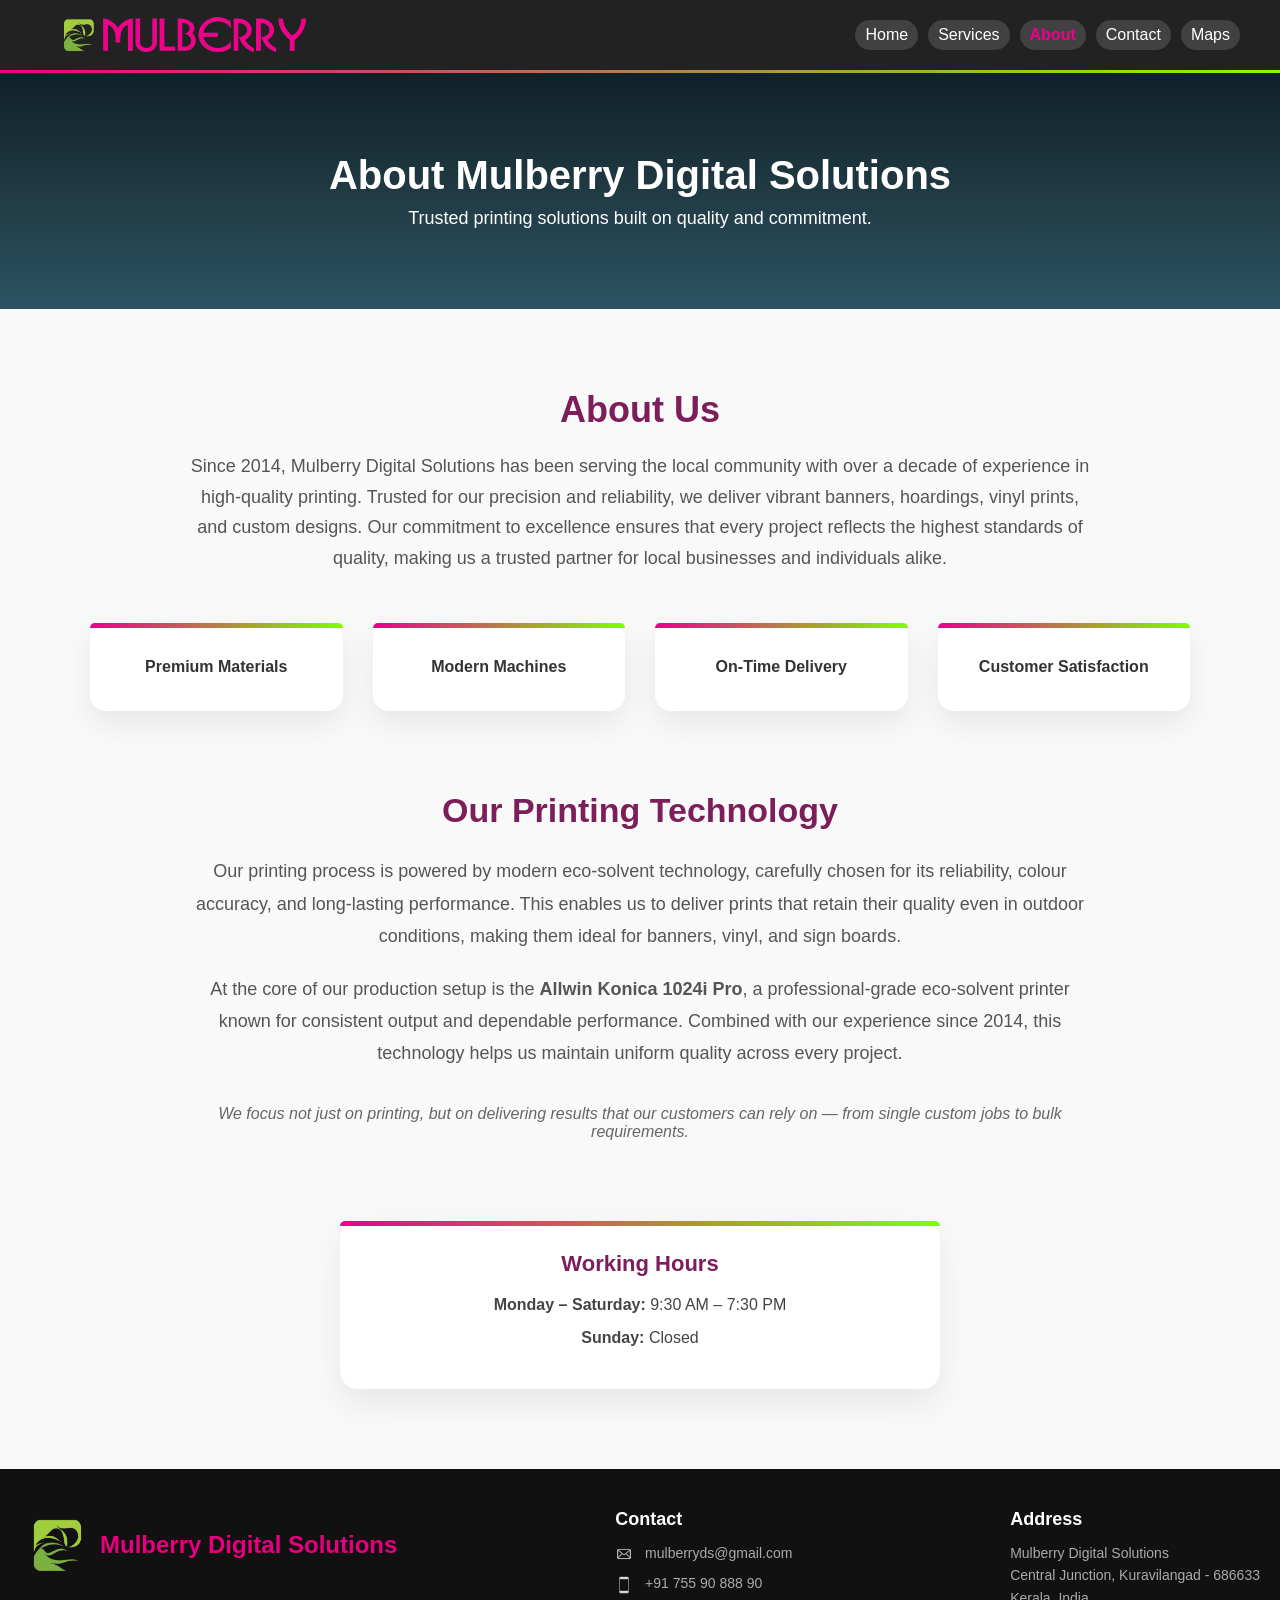
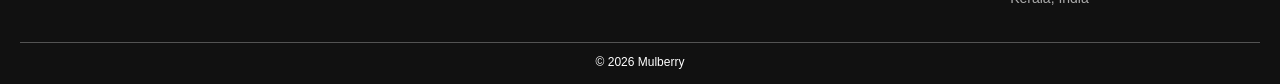
==== about.html @ 56008c25 "Add files via upload" ====
<!DOCTYPE html>
<html>
<head>
    <link rel="icon" href="tablogo.png" type="image/png">
    <meta charset="UTF-8">
    <title>About - Mulberry</title>
    <meta name="viewport" content="width=device-width, initial-scale=1.0">
    <link rel="stylesheet" href="style.css">
</head>

<body>

<header>
  <div class="main-logo">
    <a href="home.html"><img src="logo.png"></a>
</div>   
    <nav>
        <a href="home.html">Home</a>
        <a href="services.html">Services</a>
        <a href="about.html" class="active">About</a>
        <a href="contact.html">Contact</a>
        <a href="https://maps.app.goo.gl/JUvYcrm8jPYvd14GA">Maps</a>
    </nav>
</header>

<section class="about-hero">
    <h1>About Mulberry Digital Solutions</h1>
    <p>Trusted printing solutions built on quality and commitment.</p>
</section>

<section class="about-section">

    <h2>About Us</h2>

    <div class="about-text">
        Since 2014, Mulberry Digital Solutions has been serving the local community
        with over a decade of experience in high-quality printing.
        Trusted for our precision and reliability, we deliver vibrant banners,
        hoardings, vinyl prints, and custom designs.
        Our commitment to excellence ensures that every project reflects the
        highest standards of quality, making us a trusted partner for local
        businesses and individuals alike.
    </div>

    <div class="about-cards">
        <div class="about-card">Premium Materials</div>
        <div class="about-card">Modern Machines</div>
        <div class="about-card">On-Time Delivery</div>
        <div class="about-card">Customer Satisfaction</div>
    </div>

    <!-- About Printing Technology -->
<div class="about-technology">

    <h2>Our Printing Technology</h2>

    <p class="about-tech-text">
        Our printing process is powered by modern eco-solvent technology, carefully
        chosen for its reliability, colour accuracy, and long-lasting performance.
        This enables us to deliver prints that retain their quality even in outdoor
        conditions, making them ideal for banners, vinyl, and sign boards.
    </p>

    <p class="about-tech-text">
        At the core of our production setup is the <strong>Allwin Konica 1024i Pro</strong>,
        a professional-grade eco-solvent printer known for consistent output and
        dependable performance. Combined with our experience since 2014, this
        technology helps us maintain uniform quality across every project.
    </p>

    <p class="about-tech-note">
        We focus not just on printing, but on delivering results that our customers
        can rely on — from single custom jobs to bulk requirements.
    </p>

</div>

    <!-- Working Hours -->
    <div class="about-hours">
        <h3>Working Hours</h3>
        <p><strong>Monday – Saturday:</strong> 9:30 AM – 7:30 PM</p>
        <p><strong>Sunday:</strong> Closed</p>
    </div>

</section>

<footer class="site-footer">
    <div class="footer-content">

        <div class="footer-logo">
            <img src="og logo.png" alt="Mulberry Logo" class="logo">
            <span class="company-name">Mulberry Digital Solutions</span>
        </div>

        <div class="footer-block">
            <h4>Contact</h4>
            <p>
                <img src="mail.png" class="footer-icon-img" alt="Email">
                mulberryds@gmail.com
            </p>
            <p>
                <img src="phone.png" class="footer-icon-img" alt="Phone">
                +91 755 90 888 90
            </p>
        </div>

        <div class="footer-block">
            <h4>Address</h4>
            <p>
                Mulberry Digital Solutions<br>
                Central Junction, Kuravilangad - 686633<br>
                Kerala, India
            </p>
        </div>

    </div>

    <div class="footer-bottom">
        © 2026 Mulberry
    </div>
</footer>

</body>
</html>
---- style.css ----
* {
    margin: 0;
    padding: 0;
    box-sizing: border-box;
    font-family: Arial, sans-serif;
}

body {
    background: linear-gradient(to bottom, #1a3540, #25789b);
    color: #333;
}
.service-body{
     background: linear-gradient(to bottom, #ffffff, #ffffff);;
}
header {
    position: sticky;
    top: 0;
    z-index: 1000;
    background: #222;
    display: flex;
    justify-content: space-between;
    align-items: center;
    padding: 15px 40px;
    border-bottom: 3px solid transparent;
    border-image: linear-gradient(to right, #EC008C, #7FFF00) 1;
}

@media (max-width: 768px) {
    header {
        flex-direction: column;
        gap: 10px;
        padding: 10px 15px;
    }
}


.main-logo img {
    height: 40px;
    width: auto;
    display: block;
}
@media (max-width: 768px) {
    .main-logo img {
        height: 30px; 
    }
}

nav a {
    color: #fff;
    margin-left: 10px;
    text-decoration: none;
}

nav {
    display: flex;
    gap: 0px;
}


    nav a {
        padding: 6px 10px;
        border-radius: 20px;
        background: rgba(173, 173, 173, 0.227);
    }
nav a {
    transition: all 0.25s ease;
}
nav a.active {
    color: #EC008C;
    font-weight: 600;
}

nav a:hover {
    transform: translateY(-2px);
    color: #7FFF00;
    text-shadow: 0 6px 15px rgba(236, 0, 140, 0.4);
}


/* Hero */
.hero {
    background: linear-gradient(to bottom, #0f2027, #203a43, #2c5364);
    color: white;
    text-align: center;
    padding: 100px 10px;
}

.hero h1 {
    font-size: 42px;
    margin-bottom: 10px;
}

.hero p {
    font-size: 18px;
    margin-bottom: 25px;
}

.btn {
    padding: 12px 25px;
    background: white;
    color: #dd2476;
    text-decoration: none;
    font-weight: bold;
    border-radius: 5px;
}
.btn:hover {
    transform: translateY(-50px);
    box-shadow: 0 12px 30px rgba(0,0,0,0.20);
}

.services {
    padding: 80px 20px;
    text-align: center;
    background: #f9f9f9;
}

.services h2 {
    font-size: 36px;
    color: #6d0a4a;
    margin-bottom: 10px;
}

.services-sub {
    font-size: 18px;
    color: #555;
    margin-bottom: 50px;
}

.service-box {
    display: grid;
    grid-template-columns: repeat(auto-fit, minmax(240px, 1fr));
    gap: 30px;
    max-width: 1100px;
    margin: auto;
}

.service-card {
    background: #ffffff;
    padding: 35px 25px;
    border-radius: 16px;
    box-shadow: 0 12px 30px rgba(0,0,0,0.08);
    transition: all 0.35s ease;
    position: relative;
}

.service-card::before {
    content: "";
    position: absolute;
    top: 0;
    left: 0;
    height: 5px;
    width: 100%;
    border-radius: 16px 16px 0 0;
    background: linear-gradient(to right, #EC008C, #7FFF00);
    opacity: 0.9;
}

.service-card h3 {
    font-size: 22px;
    margin-bottom: 12px;
    color: #333;
}

.service-card p {
    font-size: 16px;
    color: #555;
    line-height: 1.6;
}

.service-card:hover {
    transform: translateY(-10px);
    box-shadow: 0 22px 45px rgba(0,0,0,0.15);
}

.service-card.highlight {
    transform: translateY(-6px);
}

/* Mobile */
@media (max-width: 768px) {
    .services h2 {
        font-size: 30px;
    }
}

.tech-wrapper {
    max-width: 1400px;
    margin: auto;
    display: flex;
    align-items: center;
    gap: 15px;
    padding: 40px 20px;
    flex-wrap: wrap; 
}
@media (max-width: 768px) {
    .tech-wrapper {
        text-align: center;
    }}

.tech-image {
    flex: 370px;
    text-align: center;
}


.tech-image img {
    max-width: 100%;
    height: auto;
    object-fit: contain;
    transform: translateY(-5px);
}

/* Text styling */
.tech-content h2 {
    font-size: 40px; /* increased from 32px */
    color: #ffffff;
    margin-bottom: 15px;
}

.tech-sub {
    font-size: 18px; /* increased from 16px */
    color: #ffffff;
    margin-bottom: 35px; /* slightly more spacing */
}

/* Cards */
.tech-features {
    display: grid;
    grid-template-columns: repeat(auto-fit, minmax(220px, 1fr));
    gap: 20px;
}

.tech-card {
    background: #f9f9f9;
    padding: 22px;
    border-radius: 10px;
    position: relative;
}

/* Gradient accent bar on top */
.tech-card::before {
    content: "";
    position: absolute;
    top: 0;
    left: 0;
    height: 4px;
    width: 100%;
    background: linear-gradient(to right, #C54B8C, #6f1b52);
}

.tech-card h3 {
    color: #C54B8C;
    margin-bottom: 10px; /* slightly bigger spacing */
    font-size: 20px; /* increased from 17px */
}

.tech-card p {
    font-size: 16px; /* increased from 14px */
    color: #444;
}

.machine-note {
    margin-top: 30px; /* increased from 25px */
    font-size: 16px; /* increased from 15px */
    color: #ffffff;
}


.site-footer {
    background: #111;
    color: #aaa;
    padding: 40px 20px 15px;
    font-size: 13px;
}

.footer-content {
    max-width: 1300px;
    margin: auto;
    display: flex;     
    justify-content: space-between;
    flex-wrap: wrap;      
    gap: 30px;
    align-items: flex-start;    
}

.footer-logo {
  display: flex;         
  align-items: center;   
  gap: 5px;  
}

.logo {
  width: 75px;            
  height: auto;
}

.company-name {
  font-weight: bold;
  color: #e6007e;        
  font-size: 24px;
}

.footer-block h4 {
    color: #fff;
    font-size: 18px;
    margin-bottom: 12px;
    font-weight: 600;
}

.footer-block p {
    font-size: 14px;
    margin-bottom: 8px;
    line-height: 1.6;
}

.footer-bottom {
    color: #ffffff;
    text-align: center;
    margin-top: 25px;
    padding-top: 12px;
    border-top: 1px solid #535353;
    font-size: 12px;
}

.footer-icon-img {
    width: 18px;
    height: 18px;
    margin-right: 8px;
    vertical-align: middle;
    opacity: 0.85;
}


/* Responsive */
@media (max-width: 768px) {
    .service-box,
    .reasons {
        flex-direction: column;
        align-items: center;
    }

    .hero h1 {
        font-size: 32px;
    }
}

/* =========================
   ABOUT PAGE
   ========================= */

/* About Hero — similar to home hero */
.about-hero {
    background: linear-gradient(to bottom, #0f2027, #203a43, #2c5364);
    color: white;
    text-align: center;
    padding: 80px 20px;
}

.about-hero h1 {
    font-size: 40px;
    margin-bottom: 10px;
}

.about-hero p {
    font-size: 18px;
}

/* About Main Section — same as services look */
.about-section {
    background: #f9f9f9;
    padding: 80px 20px;
}

.about-section h2 {
    font-size: 36px;
    color: #7B1E5A;
    text-align: center;
    margin-bottom: 20px;
}

.about-section .about-text {
    max-width: 900px;
    margin: auto;
    font-size: 18px;
    color: #555;
    line-height: 1.7;
    text-align: center;
    margin-bottom: 50px;
}

/* About Cards — reusing service-card logic */
.about-cards {
    max-width: 1100px;
    margin: auto;
    display: grid;
    grid-template-columns: repeat(auto-fit, minmax(240px, 1fr));
    gap: 30px;
}

.about-card {
    background: #ffffff;
    padding: 35px 25px;
    border-radius: 16px;
    box-shadow: 0 12px 30px rgba(0,0,0,0.08);
    position: relative;
    text-align: center;
    font-weight: 600;
     transition: transform 0.3s ease, box-shadow 0.3s ease;
}


.about-card:hover {
    transform: translateY(-6px);
    box-shadow: 0 18px 40px rgba(0,0,0,0.12);
}

.about-card::before {
    content: "";
    position: absolute;
    top: 0;
    left: 0;
    height: 5px;
    width: 100%;
    border-radius: 16px 16px 0 0;
    background: linear-gradient(to right, #EC008C, #7FFF00);
}

/*  ABOUT – PRINTING TECHNOLOGY */

.about-technology {
    margin-top: 80px;
    text-align: center;
}

.about-technology h2 {
    font-size: 34px;
    color: #7B1E5A;
    margin-bottom: 25px;
}

.about-tech-text {
    max-width: 900px;
    margin: auto;
    font-size: 18px;
    color: #555;
    line-height: 1.8;
    margin-bottom: 20px;
}

.about-tech-note {
    max-width: 850px;
    margin: 35px auto 0;
    font-size: 16px;
    color: #666;
    font-style: italic;
}

/* Mobile */
@media (max-width: 768px) {
    .about-technology h2 {
        font-size: 28px;
    }
}
/* About page – Working Hours */

.about-hours {
    max-width: 600px;
    margin: 80px auto 0;
    padding: 30px 25px;
    background: #ffffff;
    border-radius: 18px;
    text-align: center;
    box-shadow: 0 14px 35px rgba(0,0,0,0.08);
    position: relative;
}

/* Gradient accent line */
.about-hours::before {
    content: "";
    position: absolute;
    top: 0;
    left: 0;
    height: 5px;
    width: 100%;
    border-radius: 18px 18px 0 0;
    background: linear-gradient(to right, #EC008C, #7FFF00);
}

.about-hours h3 {
    color: #7B1E5A;
    margin-bottom: 15px;
    font-size: 22px;
    font-weight: 600;
}

.about-hours p {
    font-size: 16px;
    color: #444;
    margin-bottom: 8px;
    line-height: 1.6;
}

/* Mobile */
@media (max-width: 768px) {
    .about-hero h1 {
        font-size: 32px;
    }

    .about-section h2 {
        font-size: 30px;
    }
}
/* ===== CONTACT PAGE LAYOUT FIX ===== */

.contact-hero {
    padding: 80px 20px;
    text-align: center;
    background: linear-gradient(to bottom, #0f2027, #203a43, #2c5364);
    color: #fff;
}

.contact-hero h1 {
    font-size: 42px;
    margin-bottom: 8px;
}

.contact-section {
    padding: 70px 6%;
    background: #f7f8fa;
}

/* This container fixes the blank space issue */
.contact-container {
    max-width: 1200px;
    margin: auto;
    display: grid;
    grid-template-columns: repeat(3, 1fr);
    gap: 35px;
}

.contact-card {
    background: #ffffff;
    padding: 35px 25px;
    text-align: center;
    border-radius: 16px;
    box-shadow: 0 12px 30px rgba(0,0,0,0.08);
    transition: transform 0.3s ease;
}

.contact-card:hover {
    transform: translateY(-6px);
}

.contact-card img {
    width: 44px;
    margin-bottom: 15px;
}

.contact-card h3 {
    font-size: 20px;
    margin-bottom: 8px;
}

.contact-card p {
    color: #555;
    font-size: 15px;
}

.contact-btn {
    display: inline-block;
    margin-top: 18px;
    padding: 12px 28px;
    border-radius: 30px;
    background: #2c5364;
    color: #fff;
    text-decoration: none;
    transition: 0.3s ease;
}

.contact-btn:hover {
    background: #203a43;
}

.contact-btn.whatsapp {
    background: #25d366;
}

.contact-btn.whatsapp:hover {
    background: #1ebe5d;
}

/* Optional highlight for WhatsApp */
.contact-card.highlight {
    border: 2px solid #25d366;
}

/* MAP FIX */
.contact-map {
    padding: 70px 6%;
    background: #ffffff;
}

.map-container {
    max-width: 1200px;
    margin: auto;
    text-align: center;
}

.map-container iframe {
    width: 100%;
    height: 380px;
    border-radius: 16px;
    border: none;
    box-shadow: 0 12px 30px rgba(0,0,0,0.08);
}

/* RESPONSIVE */
@media (max-width: 900px) {
    .contact-container {
        grid-template-columns: 1fr;
    }

    .contact-hero h1 {
        font-size: 32px;
    }
}
/* ===============================
   SERVICES PAGE - NEW CLEAN STYLE
   =============================== */

/* Whole services page background */
.services-detailed {
    background: linear-gradient(to bottom, #1a3540, #25789b);
    width: 100%;
    max-width: 1250px;
    margin: 100px auto;
    padding: 60px 100px;
    border-radius: 25px;
}

/* Individual service rows */
.service-row {
    display: flex;
    align-items: center;
    gap: 60px;
    padding: 60px;
    margin-bottom: 60px;
    border-radius: 20px;
    min-height: 420px;
    background: linear-gradient(135deg, #fdfbfb, #ebedee);
    transition: all 0.3s ease;
}

.service-row.reverse {
    flex-direction: row-reverse;
}

.service-row:hover {
    transform: translateY(-6px);
    box-shadow: 0 18px 40px rgba(0, 0, 0, 0.230);
}

/* Image */
.service-img {
    flex: 1;
    display: flex;
}

.service-img img {
    width: 100%;
    object-fit: cover;
    border-radius: 15px;
    box-shadow: 0 12px 30px rgba(0, 0, 0, 0.230);
}

/* Text */
.service-info {
    flex: 1;
}

.service-info h2 {
    font-size: 32px;
    margin-bottom: 20px;
    position: relative;
    padding-bottom: 10px;
}

.service-info h2::after {
    content: "";
    width: 70px;
    height: 3px;
    background: #EC008C;
    position: absolute;
    left: 0;
    bottom: 0;
}

.service-info p {
    font-size: 17px;
    line-height: 1.8;
    color: #444;
}

/* ===============================
   CTA SECTION (Keep Gradient Impact)
   =============================== */

.cta-section {
    background: linear-gradient(to bottom, #237496, #0f2027);
    color: rgb(255, 255, 255);
    border-radius: 25px;
    margin: 80px auto 120px;
    width: 90%;
    max-width: 1000px;
    padding: 80px 30px;
    text-align: center;
}

.cta-section h2 {
    margin-bottom: 15px;
}

.cta-section p {
    margin-bottom: 35px;
}

.cta-section .btn {
    background: white;
    color: #dd2476;
    transition: 0.3s ease;
}

.cta-section .btn:hover {
    background: #f2f2f2;
    transform: translateY(-3px);
    box-shadow: 0 12px 30px rgba(0,0,0,0.25);
}

/* ===============================
   RESPONSIVE (Services Only)
   =============================== */

@media (max-width: 900px) {

    .services-detailed {
        padding: 40px 20px;
    }

    .service-row,
    .service-row.reverse {
        flex-direction: column;
        padding: 40px 25px;
        gap: 30px;
    }

}
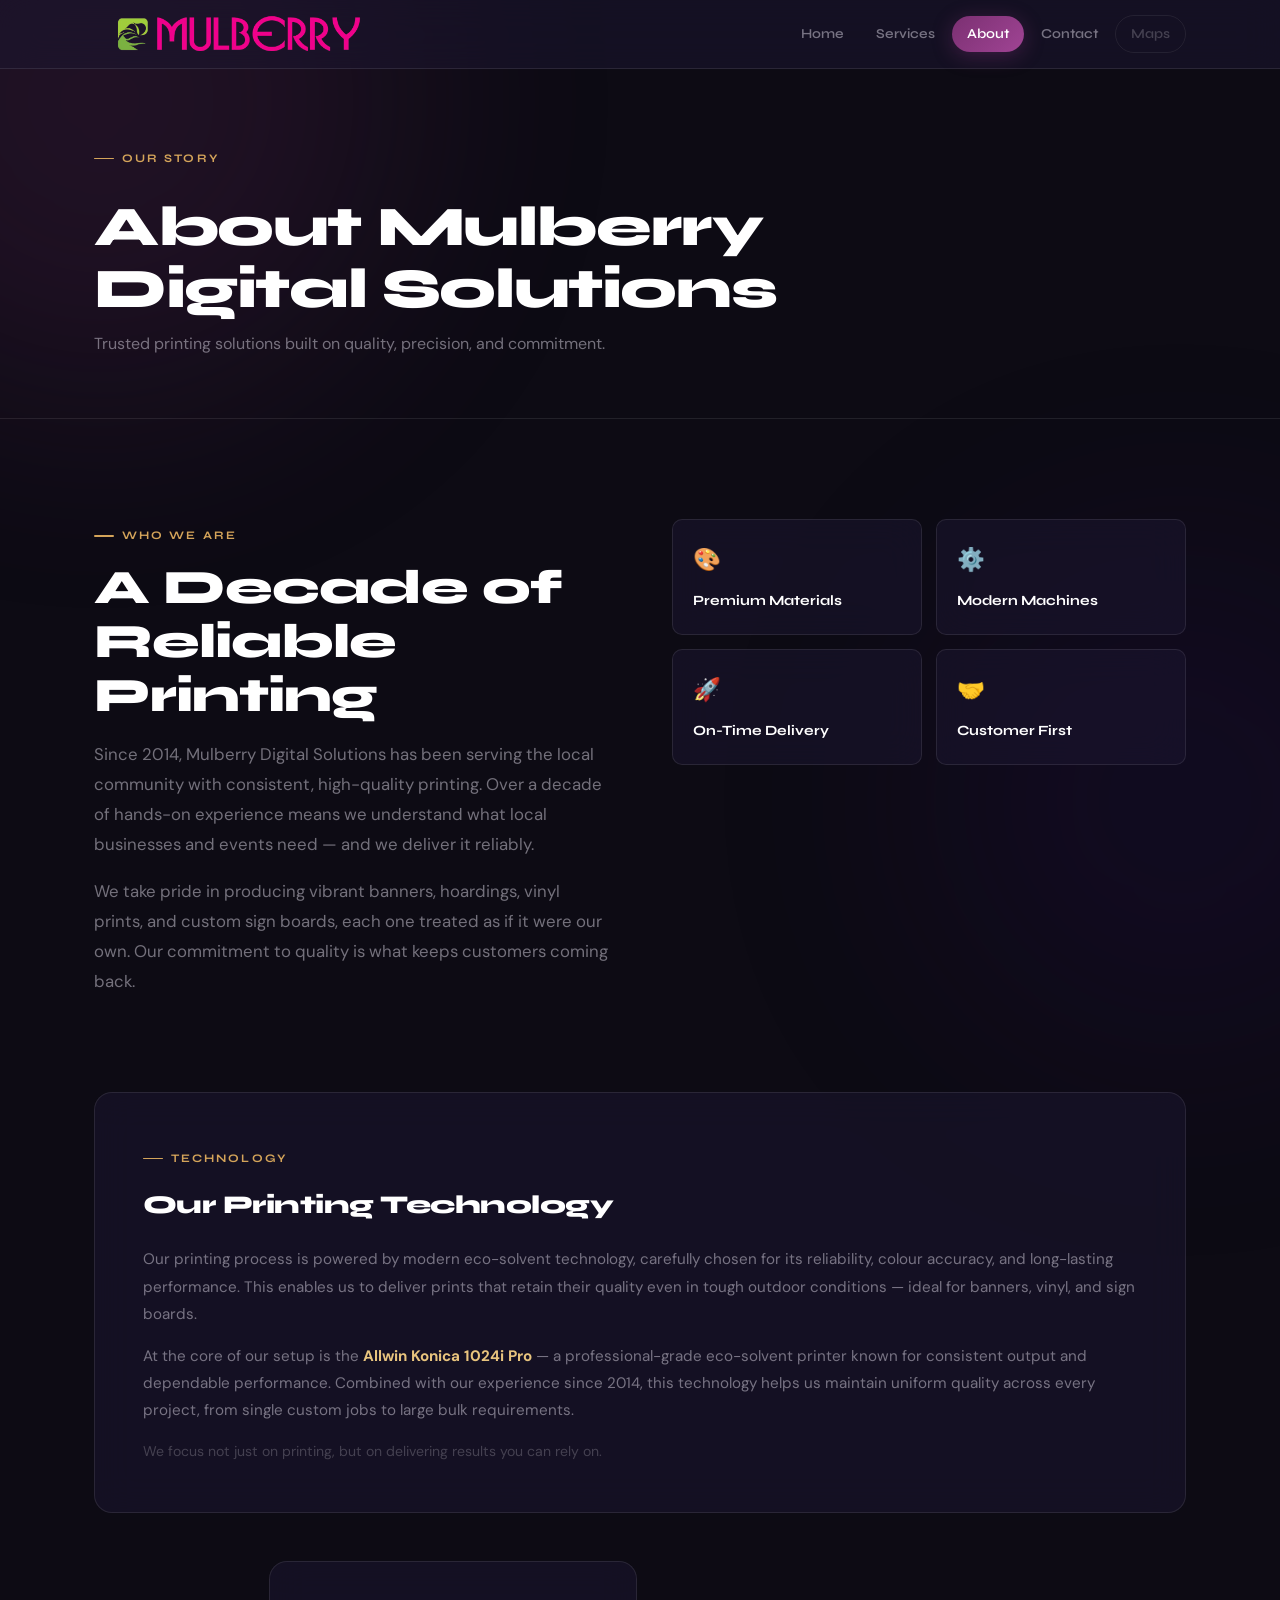
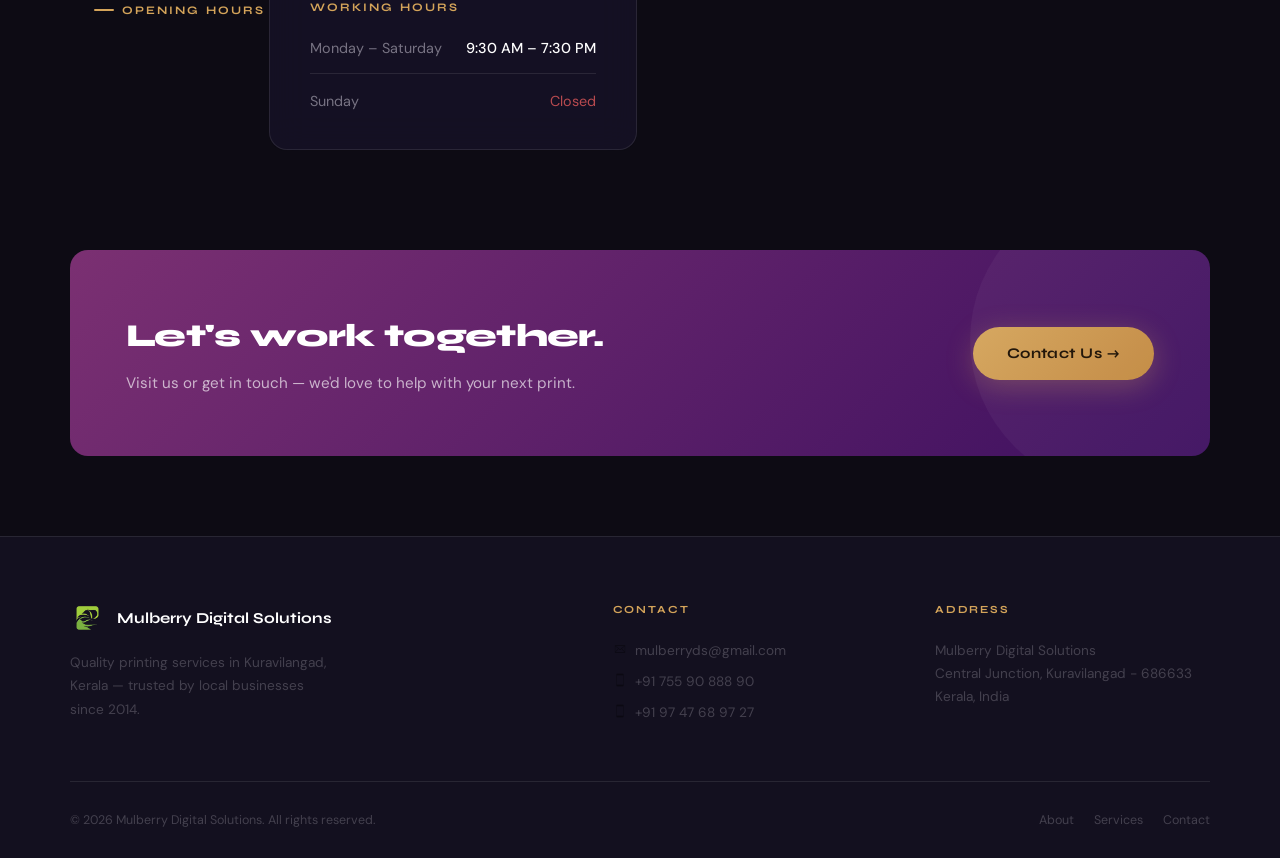
==== commit 593024f6: "Add files via upload" ====
--- a/about.html
+++ b/about.html
@@ -1,124 +1,143 @@
-<!DOCTYPE html>
-<html>
-<head>
-    <link rel="icon" href="tablogo.png" type="image/png">
-    <meta charset="UTF-8">
-    <title>About - Mulberry</title>
-    <meta name="viewport" content="width=device-width, initial-scale=1.0">
-    <link rel="stylesheet" href="style.css">
-</head>
-
-<body>
-
-<header>
-  <div class="main-logo">
-    <a href="home.html"><img src="logo.png"></a>
-</div>   
-    <nav>
-        <a href="home.html">Home</a>
-        <a href="services.html">Services</a>
-        <a href="about.html" class="active">About</a>
-        <a href="contact.html">Contact</a>
-        <a href="https://maps.app.goo.gl/JUvYcrm8jPYvd14GA">Maps</a>
-    </nav>
-</header>
-
-<section class="about-hero">
-    <h1>About Mulberry Digital Solutions</h1>
-    <p>Trusted printing solutions built on quality and commitment.</p>
-</section>
-
-<section class="about-section">
-
-    <h2>About Us</h2>
-
-    <div class="about-text">
-        Since 2014, Mulberry Digital Solutions has been serving the local community
-        with over a decade of experience in high-quality printing.
-        Trusted for our precision and reliability, we deliver vibrant banners,
-        hoardings, vinyl prints, and custom designs.
-        Our commitment to excellence ensures that every project reflects the
-        highest standards of quality, making us a trusted partner for local
-        businesses and individuals alike.
-    </div>
-
-    <div class="about-cards">
-        <div class="about-card">Premium Materials</div>
-        <div class="about-card">Modern Machines</div>
-        <div class="about-card">On-Time Delivery</div>
-        <div class="about-card">Customer Satisfaction</div>
-    </div>
-
-    <!-- About Printing Technology -->
-<div class="about-technology">
-
-    <h2>Our Printing Technology</h2>
-
-    <p class="about-tech-text">
-        Our printing process is powered by modern eco-solvent technology, carefully
-        chosen for its reliability, colour accuracy, and long-lasting performance.
-        This enables us to deliver prints that retain their quality even in outdoor
-        conditions, making them ideal for banners, vinyl, and sign boards.
-    </p>
-
-    <p class="about-tech-text">
-        At the core of our production setup is the <strong>Allwin Konica 1024i Pro</strong>,
-        a professional-grade eco-solvent printer known for consistent output and
-        dependable performance. Combined with our experience since 2014, this
-        technology helps us maintain uniform quality across every project.
-    </p>
-
-    <p class="about-tech-note">
-        We focus not just on printing, but on delivering results that our customers
-        can rely on — from single custom jobs to bulk requirements.
-    </p>
-
-</div>
-
-    <!-- Working Hours -->
-    <div class="about-hours">
-        <h3>Working Hours</h3>
-        <p><strong>Monday – Saturday:</strong> 9:30 AM – 7:30 PM</p>
-        <p><strong>Sunday:</strong> Closed</p>
-    </div>
-
-</section>
-
-<footer class="site-footer">
-    <div class="footer-content">
-
-        <div class="footer-logo">
-            <img src="og logo.png" alt="Mulberry Logo" class="logo">
-            <span class="company-name">Mulberry Digital Solutions</span>
-        </div>
-
-        <div class="footer-block">
-            <h4>Contact</h4>
-            <p>
-                <img src="mail.png" class="footer-icon-img" alt="Email">
-                mulberryds@gmail.com
-            </p>
-            <p>
-                <img src="phone.png" class="footer-icon-img" alt="Phone">
-                +91 755 90 888 90
-            </p>
-        </div>
-
-        <div class="footer-block">
-            <h4>Address</h4>
-            <p>
-                Mulberry Digital Solutions<br>
-                Central Junction, Kuravilangad - 686633<br>
-                Kerala, India
-            </p>
-        </div>
-
-    </div>
-
-    <div class="footer-bottom">
-        © 2026 Mulberry
-    </div>
-</footer>
-
-</body>
-</html>
+<!DOCTYPE html>
+<html lang="en">
+<head>
+  <meta charset="UTF-8">
+  <meta name="viewport" content="width=device-width, initial-scale=1.0">
+  <title>About Us | Mulberry Digital Solutions</title>
+  <link rel="icon" href="tablogo.png" type="image/png">
+  <meta name="description" content="Mulberry Digital Solutions — a trusted local printing business delivering quality print solutions with experience and commitment since 2014.">
+  <link rel="stylesheet" href="style.css">
+</head>
+<body>
+
+  <!-- NAV -->
+  <header>
+    <div class="nav-inner">
+      <div class="main-logo">
+        <a href="index.html"><img src="logo.png" alt="Mulberry Digital Solutions"></a>
+      </div>
+      <nav>
+        <a href="index.html">Home</a>
+        <a href="services.html">Services</a>
+        <a href="about.html" class="active">About</a>
+        <a href="contact.html">Contact</a>
+        <a href="https://maps.app.goo.gl/JUvYcrm8jPYvd14GA" target="_blank" rel="noopener" class="nav-maps">Maps</a>
+      </nav>
+    </div>
+  </header>
+
+  <!-- PAGE HERO -->
+  <section class="page-hero">
+    <div class="container">
+      <div class="eyebrow">Our Story</div>
+      <h1>About Mulberry<br>Digital Solutions</h1>
+      <p>Trusted printing solutions built on quality, precision, and commitment.</p>
+    </div>
+  </section>
+
+  <!-- ABOUT SECTION -->
+  <section class="about-section">
+    <div class="container">
+
+      <!-- Lead -->
+      <div class="about-lead">
+        <div class="about-lead-text">
+          <div class="eyebrow">Who We Are</div>
+          <h2 class="section-title">A Decade of Reliable Printing</h2>
+          <p>Since 2014, Mulberry Digital Solutions has been serving the local community with consistent, high-quality printing. Over a decade of hands-on experience means we understand what local businesses and events need — and we deliver it reliably.</p>
+          <p>We take pride in producing vibrant banners, hoardings, vinyl prints, and custom sign boards, each one treated as if it were our own. Our commitment to quality is what keeps customers coming back.</p>
+        </div>
+        <div class="about-pillars">
+          <div class="pillar">
+            <div class="pillar-icon">🎨</div>
+            <h4>Premium Materials</h4>
+          </div>
+          <div class="pillar">
+            <div class="pillar-icon">⚙️</div>
+            <h4>Modern Machines</h4>
+          </div>
+          <div class="pillar">
+            <div class="pillar-icon">🚀</div>
+            <h4>On-Time Delivery</h4>
+          </div>
+          <div class="pillar">
+            <div class="pillar-icon">🤝</div>
+            <h4>Customer First</h4>
+          </div>
+        </div>
+      </div>
+
+      <!-- Technology -->
+      <div class="about-tech">
+        <div class="eyebrow">Technology</div>
+        <h2>Our Printing Technology</h2>
+        <p>Our printing process is powered by modern eco-solvent technology, carefully chosen for its reliability, colour accuracy, and long-lasting performance. This enables us to deliver prints that retain their quality even in tough outdoor conditions — ideal for banners, vinyl, and sign boards.</p>
+        <p>At the core of our setup is the <strong style="color:var(--gold-light);">Allwin Konica 1024i Pro</strong> — a professional-grade eco-solvent printer known for consistent output and dependable performance. Combined with our experience since 2014, this technology helps us maintain uniform quality across every project, from single custom jobs to large bulk requirements.</p>
+        <p style="color:var(--muted-2);font-size:0.88rem;margin-top:8px;">We focus not just on printing, but on delivering results you can rely on.</p>
+      </div>
+
+      <!-- Hours -->
+      <div class="eyebrow">Opening Hours</div>
+      <div class="hours-card">
+        <h3>Working Hours</h3>
+        <div class="hours-row">
+          <span class="day">Monday – Saturday</span>
+          <span class="time">9:30 AM – 7:30 PM</span>
+        </div>
+        <div class="hours-row">
+          <span class="day">Sunday</span>
+          <span class="closed">Closed</span>
+        </div>
+      </div>
+
+    </div>
+  </section>
+
+  <!-- CTA BAND -->
+  <div class="cta-band">
+    <div class="cta-inner">
+      <div>
+        <h2>Let's work together.</h2>
+        <p>Visit us or get in touch — we'd love to help with your next print.</p>
+      </div>
+      <a href="contact.html" class="btn">Contact Us →</a>
+    </div>
+  </div>
+
+  <!-- FOOTER -->
+  <footer class="site-footer">
+    <div class="footer-grid">
+      <div class="footer-brand">
+        <div class="footer-logo">
+          <img src="og logo.png" alt="Mulberry Logo">
+          <span class="company-name">Mulberry Digital Solutions</span>
+        </div>
+        <p>Quality printing services in Kuravilangad, Kerala — trusted by local businesses since 2014.</p>
+      </div>
+      <div class="footer-col">
+        <h4>Contact</h4>
+        <p><img src="mail.png" alt="">mulberryds@gmail.com</p>
+        <p><img src="phone.png" alt="">+91 755 90 888 90</p>
+        <p><img src="phone.png" alt="">+91 97 47 68 97 27</p>
+      </div>
+      <div class="footer-col">
+        <h4>Address</h4>
+        <address>
+          Mulberry Digital Solutions<br>
+          Central Junction, Kuravilangad - 686633<br>
+          Kerala, India
+        </address>
+      </div>
+    </div>
+    <div class="footer-bottom">
+      <span>© 2026 Mulberry Digital Solutions. All rights reserved.</span>
+      <div class="footer-links">
+        <a href="about.html">About</a>
+        <a href="services.html">Services</a>
+        <a href="contact.html">Contact</a>
+      </div>
+    </div>
+  </footer>
+
+</body>
+</html>
--- a/style.css
+++ b/style.css
@@ -1,757 +1,1059 @@
-
-* {
-    margin: 0;
-    padding: 0;
-    box-sizing: border-box;
-    font-family: Arial, sans-serif;
-}
-
-body {
-    background: linear-gradient(to bottom, #1a3540, #25789b);
-    color: #333;
-}
-.service-body{
-     background: linear-gradient(to bottom, #ffffff, #ffffff);;
-}
-header {
-    position: sticky;
-    top: 0;
-    z-index: 1000;
-    background: #222;
-    display: flex;
-    justify-content: space-between;
-    align-items: center;
-    padding: 15px 40px;
-    border-bottom: 3px solid transparent;
-    border-image: linear-gradient(to right, #EC008C, #7FFF00) 1;
-}
-
-@media (max-width: 768px) {
-    header {
-        flex-direction: column;
-        gap: 10px;
-        padding: 10px 15px;
-    }
-}
-
-
-.main-logo img {
-    height: 40px;
-    width: auto;
-    display: block;
-}
-@media (max-width: 768px) {
-    .main-logo img {
-        height: 30px; 
-    }
-}
-
-nav a {
-    color: #fff;
-    margin-left: 10px;
-    text-decoration: none;
-}
-
-nav {
-    display: flex;
-    gap: 0px;
-}
-
-
-    nav a {
-        padding: 6px 10px;
-        border-radius: 20px;
-        background: rgba(173, 173, 173, 0.227);
-    }
-nav a {
-    transition: all 0.25s ease;
-}
-nav a.active {
-    color: #EC008C;
-    font-weight: 600;
-}
-
-nav a:hover {
-    transform: translateY(-2px);
-    color: #7FFF00;
-    text-shadow: 0 6px 15px rgba(236, 0, 140, 0.4);
-}
-
-
-/* Hero */
-.hero {
-    background: linear-gradient(to bottom, #0f2027, #203a43, #2c5364);
-    color: white;
-    text-align: center;
-    padding: 100px 10px;
-}
-
-.hero h1 {
-    font-size: 42px;
-    margin-bottom: 10px;
-}
-
-.hero p {
-    font-size: 18px;
-    margin-bottom: 25px;
-}
-
-.btn {
-    padding: 12px 25px;
-    background: white;
-    color: #dd2476;
-    text-decoration: none;
-    font-weight: bold;
-    border-radius: 5px;
-}
-.btn:hover {
-    transform: translateY(-50px);
-    box-shadow: 0 12px 30px rgba(0,0,0,0.20);
-}
-
-.services {
-    padding: 80px 20px;
-    text-align: center;
-    background: #f9f9f9;
-}
-
-.services h2 {
-    font-size: 36px;
-    color: #6d0a4a;
-    margin-bottom: 10px;
-}
-
-.services-sub {
-    font-size: 18px;
-    color: #555;
-    margin-bottom: 50px;
-}
-
-.service-box {
-    display: grid;
-    grid-template-columns: repeat(auto-fit, minmax(240px, 1fr));
-    gap: 30px;
-    max-width: 1100px;
-    margin: auto;
-}
-
-.service-card {
-    background: #ffffff;
-    padding: 35px 25px;
-    border-radius: 16px;
-    box-shadow: 0 12px 30px rgba(0,0,0,0.08);
-    transition: all 0.35s ease;
-    position: relative;
-}
-
-.service-card::before {
-    content: "";
-    position: absolute;
-    top: 0;
-    left: 0;
-    height: 5px;
-    width: 100%;
-    border-radius: 16px 16px 0 0;
-    background: linear-gradient(to right, #EC008C, #7FFF00);
-    opacity: 0.9;
-}
-
-.service-card h3 {
-    font-size: 22px;
-    margin-bottom: 12px;
-    color: #333;
-}
-
-.service-card p {
-    font-size: 16px;
-    color: #555;
-    line-height: 1.6;
-}
-
-.service-card:hover {
-    transform: translateY(-10px);
-    box-shadow: 0 22px 45px rgba(0,0,0,0.15);
-}
-
-.service-card.highlight {
-    transform: translateY(-6px);
-}
-
-/* Mobile */
-@media (max-width: 768px) {
-    .services h2 {
-        font-size: 30px;
-    }
-}
-
-.tech-wrapper {
-    max-width: 1400px;
-    margin: auto;
-    display: flex;
-    align-items: center;
-    gap: 15px;
-    padding: 40px 20px;
-    flex-wrap: wrap; 
-}
-@media (max-width: 768px) {
-    .tech-wrapper {
-        text-align: center;
-    }}
-
-.tech-image {
-    flex: 370px;
-    text-align: center;
-}
-
-
-.tech-image img {
-    max-width: 100%;
-    height: auto;
-    object-fit: contain;
-    transform: translateY(-5px);
-}
-
-/* Text styling */
-.tech-content h2 {
-    font-size: 40px; /* increased from 32px */
-    color: #ffffff;
-    margin-bottom: 15px;
-}
-
-.tech-sub {
-    font-size: 18px; /* increased from 16px */
-    color: #ffffff;
-    margin-bottom: 35px; /* slightly more spacing */
-}
-
-/* Cards */
-.tech-features {
-    display: grid;
-    grid-template-columns: repeat(auto-fit, minmax(220px, 1fr));
-    gap: 20px;
-}
-
-.tech-card {
-    background: #f9f9f9;
-    padding: 22px;
-    border-radius: 10px;
-    position: relative;
-}
-
-/* Gradient accent bar on top */
-.tech-card::before {
-    content: "";
-    position: absolute;
-    top: 0;
-    left: 0;
-    height: 4px;
-    width: 100%;
-    background: linear-gradient(to right, #C54B8C, #6f1b52);
-}
-
-.tech-card h3 {
-    color: #C54B8C;
-    margin-bottom: 10px; /* slightly bigger spacing */
-    font-size: 20px; /* increased from 17px */
-}
-
-.tech-card p {
-    font-size: 16px; /* increased from 14px */
-    color: #444;
-}
-
-.machine-note {
-    margin-top: 30px; /* increased from 25px */
-    font-size: 16px; /* increased from 15px */
-    color: #ffffff;
-}
-
-
-.site-footer {
-    background: #111;
-    color: #aaa;
-    padding: 40px 20px 15px;
-    font-size: 13px;
-}
-
-.footer-content {
-    max-width: 1300px;
-    margin: auto;
-    display: flex;     
-    justify-content: space-between;
-    flex-wrap: wrap;      
-    gap: 30px;
-    align-items: flex-start;    
-}
-
-.footer-logo {
-  display: flex;         
-  align-items: center;   
-  gap: 5px;  
-}
-
-.logo {
-  width: 75px;            
-  height: auto;
-}
-
-.company-name {
-  font-weight: bold;
-  color: #e6007e;        
-  font-size: 24px;
-}
-
-.footer-block h4 {
-    color: #fff;
-    font-size: 18px;
-    margin-bottom: 12px;
-    font-weight: 600;
-}
-
-.footer-block p {
-    font-size: 14px;
-    margin-bottom: 8px;
-    line-height: 1.6;
-}
-
-.footer-bottom {
-    color: #ffffff;
-    text-align: center;
-    margin-top: 25px;
-    padding-top: 12px;
-    border-top: 1px solid #535353;
-    font-size: 12px;
-}
-
-.footer-icon-img {
-    width: 18px;
-    height: 18px;
-    margin-right: 8px;
-    vertical-align: middle;
-    opacity: 0.85;
-}
-
-
-/* Responsive */
-@media (max-width: 768px) {
-    .service-box,
-    .reasons {
-        flex-direction: column;
-        align-items: center;
-    }
-
-    .hero h1 {
-        font-size: 32px;
-    }
-}
-
-/* =========================
-   ABOUT PAGE
-   ========================= */
-
-/* About Hero — similar to home hero */
-.about-hero {
-    background: linear-gradient(to bottom, #0f2027, #203a43, #2c5364);
-    color: white;
-    text-align: center;
-    padding: 80px 20px;
-}
-
-.about-hero h1 {
-    font-size: 40px;
-    margin-bottom: 10px;
-}
-
-.about-hero p {
-    font-size: 18px;
-}
-
-/* About Main Section — same as services look */
-.about-section {
-    background: #f9f9f9;
-    padding: 80px 20px;
-}
-
-.about-section h2 {
-    font-size: 36px;
-    color: #7B1E5A;
-    text-align: center;
-    margin-bottom: 20px;
-}
-
-.about-section .about-text {
-    max-width: 900px;
-    margin: auto;
-    font-size: 18px;
-    color: #555;
-    line-height: 1.7;
-    text-align: center;
-    margin-bottom: 50px;
-}
-
-/* About Cards — reusing service-card logic */
-.about-cards {
-    max-width: 1100px;
-    margin: auto;
-    display: grid;
-    grid-template-columns: repeat(auto-fit, minmax(240px, 1fr));
-    gap: 30px;
-}
-
-.about-card {
-    background: #ffffff;
-    padding: 35px 25px;
-    border-radius: 16px;
-    box-shadow: 0 12px 30px rgba(0,0,0,0.08);
-    position: relative;
-    text-align: center;
-    font-weight: 600;
-     transition: transform 0.3s ease, box-shadow 0.3s ease;
-}
-
-
-.about-card:hover {
-    transform: translateY(-6px);
-    box-shadow: 0 18px 40px rgba(0,0,0,0.12);
-}
-
-.about-card::before {
-    content: "";
-    position: absolute;
-    top: 0;
-    left: 0;
-    height: 5px;
-    width: 100%;
-    border-radius: 16px 16px 0 0;
-    background: linear-gradient(to right, #EC008C, #7FFF00);
-}
-
-/*  ABOUT – PRINTING TECHNOLOGY */
-
-.about-technology {
-    margin-top: 80px;
-    text-align: center;
-}
-
-.about-technology h2 {
-    font-size: 34px;
-    color: #7B1E5A;
-    margin-bottom: 25px;
-}
-
-.about-tech-text {
-    max-width: 900px;
-    margin: auto;
-    font-size: 18px;
-    color: #555;
-    line-height: 1.8;
-    margin-bottom: 20px;
-}
-
-.about-tech-note {
-    max-width: 850px;
-    margin: 35px auto 0;
-    font-size: 16px;
-    color: #666;
-    font-style: italic;
-}
-
-/* Mobile */
-@media (max-width: 768px) {
-    .about-technology h2 {
-        font-size: 28px;
-    }
-}
-/* About page – Working Hours */
-
-.about-hours {
-    max-width: 600px;
-    margin: 80px auto 0;
-    padding: 30px 25px;
-    background: #ffffff;
-    border-radius: 18px;
-    text-align: center;
-    box-shadow: 0 14px 35px rgba(0,0,0,0.08);
-    position: relative;
-}
-
-/* Gradient accent line */
-.about-hours::before {
-    content: "";
-    position: absolute;
-    top: 0;
-    left: 0;
-    height: 5px;
-    width: 100%;
-    border-radius: 18px 18px 0 0;
-    background: linear-gradient(to right, #EC008C, #7FFF00);
-}
-
-.about-hours h3 {
-    color: #7B1E5A;
-    margin-bottom: 15px;
-    font-size: 22px;
-    font-weight: 600;
-}
-
-.about-hours p {
-    font-size: 16px;
-    color: #444;
-    margin-bottom: 8px;
-    line-height: 1.6;
-}
-
-/* Mobile */
-@media (max-width: 768px) {
-    .about-hero h1 {
-        font-size: 32px;
-    }
-
-    .about-section h2 {
-        font-size: 30px;
-    }
-}
-/* ===== CONTACT PAGE LAYOUT FIX ===== */
-
-.contact-hero {
-    padding: 80px 20px;
-    text-align: center;
-    background: linear-gradient(to bottom, #0f2027, #203a43, #2c5364);
-    color: #fff;
-}
-
-.contact-hero h1 {
-    font-size: 42px;
-    margin-bottom: 8px;
-}
-
-.contact-section {
-    padding: 70px 6%;
-    background: #f7f8fa;
-}
-
-/* This container fixes the blank space issue */
-.contact-container {
-    max-width: 1200px;
-    margin: auto;
-    display: grid;
-    grid-template-columns: repeat(3, 1fr);
-    gap: 35px;
-}
-
-.contact-card {
-    background: #ffffff;
-    padding: 35px 25px;
-    text-align: center;
-    border-radius: 16px;
-    box-shadow: 0 12px 30px rgba(0,0,0,0.08);
-    transition: transform 0.3s ease;
-}
-
-.contact-card:hover {
-    transform: translateY(-6px);
-}
-
-.contact-card img {
-    width: 44px;
-    margin-bottom: 15px;
-}
-
-.contact-card h3 {
-    font-size: 20px;
-    margin-bottom: 8px;
-}
-
-.contact-card p {
-    color: #555;
-    font-size: 15px;
-}
-
-.contact-btn {
-    display: inline-block;
-    margin-top: 18px;
-    padding: 12px 28px;
-    border-radius: 30px;
-    background: #2c5364;
-    color: #fff;
-    text-decoration: none;
-    transition: 0.3s ease;
-}
-
-.contact-btn:hover {
-    background: #203a43;
-}
-
-.contact-btn.whatsapp {
-    background: #25d366;
-}
-
-.contact-btn.whatsapp:hover {
-    background: #1ebe5d;
-}
-
-/* Optional highlight for WhatsApp */
-.contact-card.highlight {
-    border: 2px solid #25d366;
-}
-
-/* MAP FIX */
-.contact-map {
-    padding: 70px 6%;
-    background: #ffffff;
-}
-
-.map-container {
-    max-width: 1200px;
-    margin: auto;
-    text-align: center;
-}
-
-.map-container iframe {
-    width: 100%;
-    height: 380px;
-    border-radius: 16px;
-    border: none;
-    box-shadow: 0 12px 30px rgba(0,0,0,0.08);
-}
-
-/* RESPONSIVE */
-@media (max-width: 900px) {
-    .contact-container {
-        grid-template-columns: 1fr;
-    }
-
-    .contact-hero h1 {
-        font-size: 32px;
-    }
-}
-/* ===============================
-   SERVICES PAGE - NEW CLEAN STYLE
-   =============================== */
-
-/* Whole services page background */
-.services-detailed {
-    background: linear-gradient(to bottom, #1a3540, #25789b);
-    width: 100%;
-    max-width: 1250px;
-    margin: 100px auto;
-    padding: 60px 100px;
-    border-radius: 25px;
-}
-
-/* Individual service rows */
-.service-row {
-    display: flex;
-    align-items: center;
-    gap: 60px;
-    padding: 60px;
-    margin-bottom: 60px;
-    border-radius: 20px;
-    min-height: 420px;
-    background: linear-gradient(135deg, #fdfbfb, #ebedee);
-    transition: all 0.3s ease;
-}
-
-.service-row.reverse {
-    flex-direction: row-reverse;
-}
-
-.service-row:hover {
-    transform: translateY(-6px);
-    box-shadow: 0 18px 40px rgba(0, 0, 0, 0.230);
-}
-
-/* Image */
-.service-img {
-    flex: 1;
-    display: flex;
-}
-
-.service-img img {
-    width: 100%;
-    object-fit: cover;
-    border-radius: 15px;
-    box-shadow: 0 12px 30px rgba(0, 0, 0, 0.230);
-}
-
-/* Text */
-.service-info {
-    flex: 1;
-}
-
-.service-info h2 {
-    font-size: 32px;
-    margin-bottom: 20px;
-    position: relative;
-    padding-bottom: 10px;
-}
-
-.service-info h2::after {
-    content: "";
-    width: 70px;
-    height: 3px;
-    background: #EC008C;
-    position: absolute;
-    left: 0;
-    bottom: 0;
-}
-
-.service-info p {
-    font-size: 17px;
-    line-height: 1.8;
-    color: #444;
-}
-
-/* ===============================
-   CTA SECTION (Keep Gradient Impact)
-   =============================== */
-
-.cta-section {
-    background: linear-gradient(to bottom, #237496, #0f2027);
-    color: rgb(255, 255, 255);
-    border-radius: 25px;
-    margin: 80px auto 120px;
-    width: 90%;
-    max-width: 1000px;
-    padding: 80px 30px;
-    text-align: center;
-}
-
-.cta-section h2 {
-    margin-bottom: 15px;
-}
-
-.cta-section p {
-    margin-bottom: 35px;
-}
-
-.cta-section .btn {
-    background: white;
-    color: #dd2476;
-    transition: 0.3s ease;
-}
-
-.cta-section .btn:hover {
-    background: #f2f2f2;
-    transform: translateY(-3px);
-    box-shadow: 0 12px 30px rgba(0,0,0,0.25);
-}
-
-/* ===============================
-   RESPONSIVE (Services Only)
-   =============================== */
-
-@media (max-width: 900px) {
-
-    .services-detailed {
-        padding: 40px 20px;
-    }
-
-    .service-row,
-    .service-row.reverse {
-        flex-direction: column;
-        padding: 40px 25px;
-        gap: 30px;
-    }
-
-}+/* ============================================================
+   MULBERRY DIGITAL SOLUTIONS — style.css
+   Modern, glassmorphic, unique. 2026 redesign.
+   ============================================================ */
+
+@import url('https://fonts.googleapis.com/css2?family=Syne:wght@400;600;700;800&family=DM+Sans:ital,opsz,wght@0,9..40,300;0,9..40,400;0,9..40,500;1,9..40,300&display=swap');
+
+*, *::before, *::after { box-sizing: border-box; margin: 0; padding: 0; }
+
+:root {
+  /* Core palette */
+  --bg:        #0d0b14;
+  --surface:   #13101f;
+  --surface-2: #1c1730;
+  --mulberry:  #7b3072;
+  --mulberry-2:#a04494;
+  --gold:      #d4a45a;
+  --gold-light:#e8c47e;
+  --white:     #ffffff;
+  --off-white: #f0ecf8;
+  --muted:     rgba(240,236,248,0.45);
+  --muted-2:   rgba(240,236,248,0.22);
+  --border:    rgba(255,255,255,0.07);
+  --border-2:  rgba(123,48,114,0.30);
+
+  /* Glass */
+  --glass-bg:  rgba(28,23,48,0.55);
+  --glass-blur: blur(18px);
+  --glass-border: 1px solid rgba(255,255,255,0.09);
+
+  /* Type */
+  --font-display: 'Syne', sans-serif;
+  --font-body:    'DM Sans', sans-serif;
+
+  /* Spacing */
+  --max-w: 1140px;
+  --section-pad: 100px 24px;
+
+  /* Transitions */
+  --t: 0.28s cubic-bezier(0.4,0,0.2,1);
+
+  /* Radius */
+  --r: 18px;
+  --r-sm: 10px;
+  --r-pill: 100px;
+}
+
+/* ── BASE ── */
+html { scroll-behavior: smooth; }
+
+body {
+  font-family: var(--font-body);
+  background: var(--bg);
+  color: var(--off-white);
+  line-height: 1.65;
+  -webkit-font-smoothing: antialiased;
+  overflow-x: hidden;
+}
+
+img { display: block; max-width: 100%; }
+a { color: inherit; text-decoration: none; }
+
+/* Ambient background orbs */
+body::before, body::after {
+  content: '';
+  position: fixed;
+  border-radius: 50%;
+  pointer-events: none;
+  z-index: 0;
+  filter: blur(120px);
+  opacity: 0.18;
+}
+body::before {
+  width: 600px; height: 600px;
+  background: var(--mulberry);
+  top: -200px; left: -200px;
+}
+body::after {
+  width: 500px; height: 500px;
+  background: #2a0d5e;
+  bottom: -150px; right: -150px;
+}
+
+/* ── SHARED WRAPPERS ── */
+.container {
+  max-width: var(--max-w);
+  margin: 0 auto;
+  padding: 0 24px;
+}
+
+/* ── SECTION LABELS ── */
+.eyebrow {
+  display: inline-flex;
+  align-items: center;
+  gap: 8px;
+  font-family: var(--font-display);
+  font-size: 0.72rem;
+  font-weight: 700;
+  letter-spacing: 0.18em;
+  text-transform: uppercase;
+  color: var(--gold);
+  margin-bottom: 16px;
+}
+.eyebrow::before {
+  content: '';
+  display: block;
+  width: 20px; height: 1.5px;
+  background: var(--gold);
+  border-radius: 2px;
+}
+
+.section-title {
+  font-family: var(--font-display);
+  font-size: clamp(2rem, 4vw, 3rem);
+  font-weight: 800;
+  line-height: 1.12;
+  color: var(--white);
+  margin-bottom: 16px;
+  letter-spacing: -0.02em;
+}
+
+.section-sub {
+  font-size: 1rem;
+  color: var(--muted);
+  max-width: 480px;
+  line-height: 1.75;
+}
+
+/* ── NAV ── */
+header {
+  position: sticky;
+  top: 0;
+  z-index: 200;
+  background: var(--glass-bg);
+  backdrop-filter: var(--glass-blur);
+  -webkit-backdrop-filter: var(--glass-blur);
+  border-bottom: var(--glass-border);
+}
+
+.nav-inner {
+  max-width: var(--max-w);
+  margin: 0 auto;
+  padding: 0 24px;
+  height: 68px;
+  display: flex;
+  align-items: center;
+  justify-content: space-between;
+  gap: 16px;
+}
+
+.main-logo img {
+  height: 40px;
+  width: auto;
+}
+
+nav {
+  display: flex;
+  align-items: center;
+  gap: 2px;
+}
+
+nav a {
+  font-family: var(--font-display);
+  font-size: 0.85rem;
+  font-weight: 600;
+  color: var(--muted);
+  padding: 7px 15px;
+  border-radius: var(--r-pill);
+  transition: color var(--t), background var(--t);
+  position: relative;
+}
+
+nav a:hover {
+  color: var(--white);
+  background: rgba(255,255,255,0.06);
+}
+
+nav a.active {
+  color: var(--white);
+  background: linear-gradient(135deg, var(--mulberry), var(--mulberry-2));
+  box-shadow: 0 4px 20px rgba(123,48,114,0.4);
+}
+
+nav a.nav-maps {
+  border: 1px solid var(--border);
+  color: var(--muted-2);
+}
+
+nav a.nav-maps:hover {
+  border-color: var(--border-2);
+  color: var(--gold);
+  background: transparent;
+}
+
+/* ── HERO (index) ── */
+.hero {
+  position: relative;
+  padding: 130px 24px 110px;
+  text-align: center;
+  overflow: hidden;
+  z-index: 1;
+}
+
+.hero-glow {
+  position: absolute;
+  width: 700px; height: 700px;
+  border-radius: 50%;
+  background: radial-gradient(circle, rgba(123,48,114,0.35) 0%, transparent 70%);
+  top: 50%; left: 50%;
+  transform: translate(-50%, -60%);
+  pointer-events: none;
+  z-index: 0;
+}
+
+.hero-inner {
+  position: relative;
+  z-index: 1;
+  max-width: 800px;
+  margin: 0 auto;
+}
+
+.hero h1 {
+  font-family: var(--font-display);
+  font-size: clamp(2.6rem, 6.5vw, 5rem);
+  font-weight: 800;
+  line-height: 1.08;
+  letter-spacing: -0.03em;
+  color: var(--white);
+  margin-bottom: 24px;
+}
+
+.hero h1 .accent {
+  background: linear-gradient(135deg, var(--gold), var(--mulberry-2));
+  -webkit-background-clip: text;
+  -webkit-text-fill-color: transparent;
+  background-clip: text;
+}
+
+.hero-sub {
+  font-size: 1.1rem;
+  color: var(--muted);
+  margin-bottom: 40px;
+  letter-spacing: 0.04em;
+}
+
+.hero-chips {
+  display: flex;
+  flex-wrap: wrap;
+  justify-content: center;
+  gap: 10px;
+  margin-bottom: 48px;
+}
+
+.hero-chips span {
+  font-family: var(--font-display);
+  font-size: 0.78rem;
+  font-weight: 600;
+  letter-spacing: 0.06em;
+  color: var(--off-white);
+  background: var(--glass-bg);
+  backdrop-filter: blur(10px);
+  border: var(--glass-border);
+  border-radius: var(--r-pill);
+  padding: 6px 16px;
+}
+
+.btn {
+  display: inline-flex;
+  align-items: center;
+  gap: 8px;
+  background: linear-gradient(135deg, var(--gold), #c28840);
+  color: #1a0e00;
+  font-family: var(--font-display);
+  font-weight: 700;
+  font-size: 0.92rem;
+  letter-spacing: 0.03em;
+  padding: 14px 34px;
+  border-radius: var(--r-pill);
+  border: none;
+  cursor: pointer;
+  transition: transform var(--t), box-shadow var(--t), filter var(--t);
+  box-shadow: 0 6px 28px rgba(212,164,90,0.3);
+}
+
+.btn:hover {
+  transform: translateY(-3px);
+  filter: brightness(1.08);
+  box-shadow: 0 12px 40px rgba(212,164,90,0.4);
+}
+
+.btn.btn-outline {
+  background: transparent;
+  color: var(--off-white);
+  border: 1px solid var(--border-2);
+  box-shadow: none;
+}
+
+.btn.btn-outline:hover {
+  background: rgba(255,255,255,0.05);
+  border-color: var(--mulberry-2);
+  color: var(--white);
+  filter: none;
+  box-shadow: none;
+}
+
+/* ── STATS STRIP ── */
+.stats-strip {
+  position: relative;
+  z-index: 1;
+  padding: 0 24px;
+  margin-bottom: -1px;
+}
+
+.stats-strip-inner {
+  max-width: var(--max-w);
+  margin: 0 auto;
+  background: var(--glass-bg);
+  backdrop-filter: var(--glass-blur);
+  border: var(--glass-border);
+  border-radius: var(--r);
+  display: grid;
+  grid-template-columns: repeat(3, 1fr);
+  divide: var(--border);
+}
+
+.stat-item {
+  padding: 28px 32px;
+  text-align: center;
+  border-right: var(--glass-border);
+}
+.stat-item:last-child { border-right: none; }
+
+.stat-num {
+  font-family: var(--font-display);
+  font-size: 2.2rem;
+  font-weight: 800;
+  color: var(--gold);
+  line-height: 1;
+  margin-bottom: 6px;
+}
+
+.stat-label {
+  font-size: 0.8rem;
+  color: var(--muted);
+  letter-spacing: 0.04em;
+}
+
+/* ── SERVICES (index) ── */
+.services {
+  padding: var(--section-pad);
+  position: relative;
+  z-index: 1;
+}
+
+.services-grid {
+  display: grid;
+  grid-template-columns: repeat(3, 1fr);
+  gap: 20px;
+  margin-top: 56px;
+}
+
+.service-card {
+  background: var(--glass-bg);
+  backdrop-filter: var(--glass-blur);
+  border: var(--glass-border);
+  border-radius: var(--r);
+  padding: 36px 28px;
+  transition: transform var(--t), border-color var(--t), box-shadow var(--t);
+  position: relative;
+  overflow: hidden;
+  cursor: default;
+}
+
+.service-card::before {
+  content: '';
+  position: absolute;
+  inset: 0;
+  background: linear-gradient(135deg, rgba(123,48,114,0.12), transparent 60%);
+  opacity: 0;
+  transition: opacity var(--t);
+}
+
+.service-card:hover {
+  transform: translateY(-8px);
+  border-color: var(--border-2);
+  box-shadow: 0 20px 60px rgba(0,0,0,0.4), 0 0 0 1px rgba(123,48,114,0.2);
+}
+
+.service-card:hover::before { opacity: 1; }
+
+.service-num {
+  font-family: var(--font-display);
+  font-size: 0.68rem;
+  font-weight: 700;
+  letter-spacing: 0.16em;
+  color: var(--mulberry-2);
+  margin-bottom: 20px;
+}
+
+.service-card h3 {
+  font-family: var(--font-display);
+  font-size: 1.2rem;
+  font-weight: 700;
+  color: var(--white);
+  margin-bottom: 12px;
+}
+
+.service-card p {
+  font-size: 0.9rem;
+  color: var(--muted);
+  line-height: 1.7;
+}
+
+/* ── TECHNOLOGY (index) ── */
+.technology {
+  padding: var(--section-pad);
+  position: relative;
+  z-index: 1;
+}
+
+.tech-grid {
+  display: grid;
+  grid-template-columns: 1fr 1fr;
+  gap: 64px;
+  align-items: center;
+  margin-top: 0;
+}
+
+.tech-image-wrap {
+  position: relative;
+}
+
+.tech-image-wrap img {
+  width: 100%;
+  border-radius: var(--r);
+  filter: brightness(0.9) saturate(1.1);
+}
+
+.tech-frame {
+  position: absolute;
+  inset: -12px;
+  border-radius: calc(var(--r) + 4px);
+  border: 1px solid var(--border-2);
+  pointer-events: none;
+}
+
+.tech-frame-dot {
+  position: absolute;
+  width: 8px; height: 8px;
+  border-radius: 50%;
+  background: var(--gold);
+  box-shadow: 0 0 10px var(--gold);
+}
+.tech-frame-dot.tl { top: -4px; left: -4px; }
+.tech-frame-dot.tr { top: -4px; right: -4px; }
+.tech-frame-dot.bl { bottom: -4px; left: -4px; }
+.tech-frame-dot.br { bottom: -4px; right: -4px; }
+
+.tech-features {
+  display: grid;
+  grid-template-columns: 1fr 1fr;
+  gap: 14px;
+  margin: 32px 0;
+}
+
+.tech-feat {
+  background: rgba(255,255,255,0.03);
+  border: var(--glass-border);
+  border-radius: var(--r-sm);
+  padding: 18px;
+  transition: background var(--t), border-color var(--t);
+}
+
+.tech-feat:hover {
+  background: rgba(123,48,114,0.12);
+  border-color: var(--border-2);
+}
+
+.tech-feat h4 {
+  font-family: var(--font-display);
+  font-size: 0.82rem;
+  font-weight: 700;
+  color: var(--gold-light);
+  margin-bottom: 5px;
+}
+
+.tech-feat p {
+  font-size: 0.8rem;
+  color: var(--muted);
+  line-height: 1.55;
+}
+
+.machine-badge {
+  display: inline-flex;
+  align-items: center;
+  gap: 10px;
+  background: var(--glass-bg);
+  backdrop-filter: var(--glass-blur);
+  border: var(--glass-border);
+  border-radius: var(--r-pill);
+  padding: 10px 20px;
+  font-size: 0.82rem;
+  color: var(--muted);
+}
+
+.machine-badge strong {
+  color: var(--off-white);
+  font-weight: 600;
+}
+
+/* ── PAGE HERO (inner pages) ── */
+.page-hero {
+  padding: 80px 24px 60px;
+  position: relative;
+  z-index: 1;
+  border-bottom: var(--glass-border);
+}
+
+.page-hero .container {
+  display: flex;
+  flex-direction: column;
+  gap: 12px;
+}
+
+.page-hero h1 {
+  font-family: var(--font-display);
+  font-size: clamp(2rem, 4.5vw, 3.5rem);
+  font-weight: 800;
+  letter-spacing: -0.025em;
+  color: var(--white);
+  line-height: 1.1;
+}
+
+.page-hero p {
+  font-size: 1rem;
+  color: var(--muted);
+}
+
+/* ── SERVICES PAGE ── */
+.services-detailed {
+  padding: var(--section-pad);
+  position: relative;
+  z-index: 1;
+}
+
+.service-row {
+  display: grid;
+  grid-template-columns: 1fr 1fr;
+  gap: 56px;
+  align-items: center;
+  padding-bottom: 72px;
+  margin-bottom: 72px;
+  border-bottom: var(--glass-border);
+}
+
+.service-row:last-child {
+  border-bottom: none;
+  margin-bottom: 0;
+  padding-bottom: 0;
+}
+
+.service-row.reverse { direction: rtl; }
+.service-row.reverse > * { direction: ltr; }
+
+.service-img {
+  position: relative;
+  border-radius: var(--r);
+  overflow: hidden;
+}
+
+.service-img img {
+  width: 100%;
+  height: 320px;
+  object-fit: cover;
+  border-radius: var(--r);
+  transition: transform 0.6s ease;
+}
+
+.service-img::after {
+  content: '';
+  position: absolute;
+  inset: 0;
+  border-radius: var(--r);
+  border: 1px solid var(--border);
+}
+
+.service-img:hover img { transform: scale(1.04); }
+
+.service-info h2 {
+  font-family: var(--font-display);
+  font-size: clamp(1.5rem, 2.5vw, 2rem);
+  font-weight: 800;
+  color: var(--white);
+  margin-bottom: 16px;
+  letter-spacing: -0.02em;
+}
+
+.service-info p {
+  font-size: 0.95rem;
+  color: var(--muted);
+  line-height: 1.78;
+}
+
+/* ── CTA BAND ── */
+.cta-band {
+  position: relative;
+  z-index: 1;
+  padding: 0 24px;
+  margin-bottom: 80px;
+}
+
+.cta-inner {
+  max-width: var(--max-w);
+  margin: 0 auto;
+  background: linear-gradient(135deg, var(--mulberry) 0%, #3d1060 100%);
+  border-radius: var(--r);
+  padding: 60px 56px;
+  display: flex;
+  align-items: center;
+  justify-content: space-between;
+  gap: 32px;
+  position: relative;
+  overflow: hidden;
+}
+
+.cta-inner::before {
+  content: '';
+  position: absolute;
+  top: -60px; right: -60px;
+  width: 300px; height: 300px;
+  border-radius: 50%;
+  background: rgba(255,255,255,0.04);
+  pointer-events: none;
+}
+
+.cta-inner h2 {
+  font-family: var(--font-display);
+  font-size: clamp(1.5rem, 2.5vw, 2rem);
+  font-weight: 800;
+  color: var(--white);
+  letter-spacing: -0.02em;
+  margin-bottom: 8px;
+}
+
+.cta-inner p {
+  color: rgba(255,255,255,0.65);
+  font-size: 0.95rem;
+}
+
+/* ── ABOUT PAGE ── */
+.about-section {
+  padding: var(--section-pad);
+  position: relative;
+  z-index: 1;
+}
+
+.about-lead {
+  display: grid;
+  grid-template-columns: 1fr 1fr;
+  gap: 64px;
+  align-items: start;
+  margin-bottom: 80px;
+}
+
+.about-lead-text p {
+  font-size: 1.05rem;
+  color: var(--muted);
+  line-height: 1.8;
+  margin-bottom: 16px;
+}
+
+.about-pillars {
+  display: grid;
+  grid-template-columns: 1fr 1fr;
+  gap: 14px;
+}
+
+.pillar {
+  background: var(--glass-bg);
+  backdrop-filter: var(--glass-blur);
+  border: var(--glass-border);
+  border-radius: var(--r-sm);
+  padding: 22px 20px;
+  transition: border-color var(--t);
+}
+
+.pillar:hover { border-color: var(--border-2); }
+
+.pillar-icon {
+  font-size: 1.4rem;
+  margin-bottom: 10px;
+}
+
+.pillar h4 {
+  font-family: var(--font-display);
+  font-size: 0.88rem;
+  font-weight: 700;
+  color: var(--white);
+}
+
+/* About technology block */
+.about-tech {
+  background: var(--glass-bg);
+  backdrop-filter: var(--glass-blur);
+  border: var(--glass-border);
+  border-radius: var(--r);
+  padding: 48px;
+  margin-bottom: 48px;
+}
+
+.about-tech h2 {
+  font-family: var(--font-display);
+  font-size: 1.6rem;
+  font-weight: 800;
+  color: var(--white);
+  margin-bottom: 20px;
+  letter-spacing: -0.02em;
+}
+
+.about-tech p {
+  font-size: 0.95rem;
+  color: var(--muted);
+  line-height: 1.8;
+  margin-bottom: 14px;
+}
+
+.about-tech p:last-child { margin-bottom: 0; }
+
+/* Hours card */
+.hours-card {
+  background: var(--glass-bg);
+  backdrop-filter: var(--glass-blur);
+  border: var(--glass-border);
+  border-radius: var(--r);
+  padding: 36px 40px;
+  display: inline-flex;
+  flex-direction: column;
+  gap: 16px;
+  min-width: 280px;
+}
+
+.hours-card h3 {
+  font-family: var(--font-display);
+  font-size: 0.72rem;
+  font-weight: 700;
+  letter-spacing: 0.18em;
+  text-transform: uppercase;
+  color: var(--gold);
+  margin-bottom: 4px;
+}
+
+.hours-row {
+  display: flex;
+  justify-content: space-between;
+  gap: 24px;
+  font-size: 0.9rem;
+  padding-bottom: 12px;
+  border-bottom: var(--glass-border);
+}
+
+.hours-row:last-child { border-bottom: none; padding-bottom: 0; }
+
+.hours-row .day { color: var(--muted); }
+.hours-row .time { color: var(--white); font-weight: 500; }
+.hours-row .closed { color: rgba(255,100,100,0.7); }
+
+/* ── CONTACT PAGE ── */
+.contact-section {
+  padding: var(--section-pad);
+  position: relative;
+  z-index: 1;
+}
+
+.contact-grid {
+  display: grid;
+  grid-template-columns: repeat(3, 1fr);
+  gap: 20px;
+  margin-bottom: 64px;
+}
+
+.contact-card {
+  background: var(--glass-bg);
+  backdrop-filter: var(--glass-blur);
+  border: var(--glass-border);
+  border-radius: var(--r);
+  padding: 40px 28px;
+  text-align: center;
+  transition: transform var(--t), border-color var(--t), box-shadow var(--t);
+  position: relative;
+  overflow: hidden;
+}
+
+.contact-card::before {
+  content: '';
+  position: absolute;
+  bottom: 0; left: 0; right: 0;
+  height: 3px;
+  background: linear-gradient(90deg, var(--mulberry), var(--gold));
+  opacity: 0;
+  transition: opacity var(--t);
+}
+
+.contact-card:hover {
+  transform: translateY(-6px);
+  border-color: var(--border-2);
+  box-shadow: 0 20px 50px rgba(0,0,0,0.4);
+}
+
+.contact-card:hover::before { opacity: 1; }
+
+.contact-card.highlight {
+  border-color: rgba(37,211,102,0.2);
+  background: rgba(37,211,102,0.04);
+}
+
+.contact-card.highlight::before {
+  background: linear-gradient(90deg, #25d166, #128c7e);
+}
+
+.contact-icon {
+  width: 56px; height: 56px;
+  border-radius: 16px;
+  display: flex;
+  align-items: center;
+  justify-content: center;
+  margin: 0 auto 20px;
+  background: rgba(255,255,255,0.06);
+  border: var(--glass-border);
+}
+
+.contact-icon img {
+  width: 28px; height: 28px;
+  filter: invert(1);
+  opacity: 0.8;
+}
+
+.contact-icon.wa-icon img { filter: none; opacity: 1; }
+
+.contact-card h3 {
+  font-family: var(--font-display);
+  font-size: 1.05rem;
+  font-weight: 700;
+  color: var(--white);
+  margin-bottom: 8px;
+}
+
+.contact-card p {
+  font-size: 0.9rem;
+  color: var(--muted);
+  margin-bottom: 24px;
+}
+
+.contact-btn {
+  display: inline-block;
+  background: rgba(255,255,255,0.07);
+  border: var(--glass-border);
+  color: var(--off-white);
+  font-family: var(--font-display);
+  font-size: 0.82rem;
+  font-weight: 600;
+  padding: 9px 22px;
+  border-radius: var(--r-pill);
+  transition: background var(--t), color var(--t), border-color var(--t);
+  letter-spacing: 0.03em;
+}
+
+.contact-btn:hover {
+  background: var(--mulberry);
+  border-color: var(--mulberry);
+  color: var(--white);
+}
+
+.contact-btn.whatsapp {
+  background: rgba(37,211,102,0.12);
+  border-color: rgba(37,211,102,0.25);
+  color: #6feda0;
+}
+
+.contact-btn.whatsapp:hover {
+  background: #25d166;
+  border-color: #25d166;
+  color: #fff;
+}
+
+/* Map */
+.contact-map {
+  position: relative;
+  z-index: 1;
+  padding: 0 24px 80px;
+}
+
+.map-wrap {
+  max-width: var(--max-w);
+  margin: 0 auto;
+}
+
+.map-wrap h2 {
+  font-family: var(--font-display);
+  font-size: 1.4rem;
+  font-weight: 700;
+  color: var(--white);
+  margin-bottom: 24px;
+}
+
+.map-frame {
+  border-radius: var(--r);
+  overflow: hidden;
+  border: var(--glass-border);
+  height: 380px;
+}
+
+.map-frame iframe {
+  width: 100%;
+  height: 100%;
+  border: none;
+  filter: invert(0.85) hue-rotate(180deg) saturate(0.7);
+}
+
+/* ── FOOTER ── */
+.site-footer {
+  position: relative;
+  z-index: 1;
+  background: var(--surface);
+  border-top: var(--glass-border);
+  padding: 64px 24px 28px;
+}
+
+.footer-grid {
+  max-width: var(--max-w);
+  margin: 0 auto;
+  display: grid;
+  grid-template-columns: 1.8fr 1fr 1fr;
+  gap: 48px;
+  padding-bottom: 48px;
+  border-bottom: var(--glass-border);
+  margin-bottom: 28px;
+}
+
+.footer-brand .footer-logo {
+  display: flex;
+  align-items: center;
+  gap: 12px;
+  margin-bottom: 16px;
+}
+
+.footer-brand .footer-logo img { height: 34px; }
+
+.footer-brand .company-name {
+  font-family: var(--font-display);
+  font-weight: 700;
+  font-size: 0.95rem;
+  color: var(--white);
+}
+
+.footer-brand p {
+  font-size: 0.85rem;
+  color: var(--muted-2);
+  line-height: 1.7;
+  max-width: 260px;
+}
+
+.footer-col h4 {
+  font-family: var(--font-display);
+  font-size: 0.68rem;
+  font-weight: 700;
+  letter-spacing: 0.16em;
+  text-transform: uppercase;
+  color: var(--gold);
+  margin-bottom: 20px;
+}
+
+.footer-col p, .footer-col address {
+  font-size: 0.85rem;
+  color: var(--muted-2);
+  line-height: 1.7;
+  font-style: normal;
+  margin-bottom: 8px;
+  display: flex;
+  align-items: flex-start;
+  gap: 8px;
+}
+
+.footer-col p img {
+  width: 14px;
+  height: 14px;
+  opacity: 0.4;
+  filter: invert(1);
+  margin-top: 3px;
+  flex-shrink: 0;
+}
+
+.footer-bottom {
+  max-width: var(--max-w);
+  margin: 0 auto;
+  display: flex;
+  align-items: center;
+  justify-content: space-between;
+  gap: 16px;
+  font-size: 0.78rem;
+  color: var(--muted-2);
+}
+
+.footer-links {
+  display: flex;
+  gap: 20px;
+}
+
+.footer-links a {
+  color: var(--muted-2);
+  transition: color var(--t);
+}
+
+.footer-links a:hover { color: var(--muted); }
+
+/* ── RESPONSIVE ── */
+@media (max-width: 960px) {
+  .tech-grid,
+  .about-lead { grid-template-columns: 1fr; gap: 40px; }
+
+  .services-grid { grid-template-columns: 1fr 1fr; }
+
+  .service-row,
+  .service-row.reverse { grid-template-columns: 1fr; gap: 32px; direction: ltr; }
+
+  .contact-grid { grid-template-columns: 1fr; max-width: 420px; margin-left: auto; margin-right: auto; }
+
+  .footer-grid { grid-template-columns: 1fr 1fr; }
+  .footer-brand { grid-column: 1 / -1; }
+
+  .cta-inner { flex-direction: column; text-align: center; padding: 40px 32px; }
+
+  .stats-strip-inner { grid-template-columns: 1fr 1fr 1fr; }
+}
+
+@media (max-width: 640px) {
+  :root { --section-pad: 72px 20px; }
+
+  .services-grid { grid-template-columns: 1fr; }
+  .tech-features { grid-template-columns: 1fr 1fr; }
+  .about-pillars { grid-template-columns: 1fr 1fr; }
+  .footer-grid { grid-template-columns: 1fr; }
+  .footer-bottom { flex-direction: column; text-align: center; }
+
+  .stats-strip-inner { grid-template-columns: 1fr; }
+  .stat-item { border-right: none; border-bottom: var(--glass-border); }
+  .stat-item:last-child { border-bottom: none; }
+
+  .nav-inner { height: 58px; padding: 0 16px; }
+  nav a { font-size: 0.78rem; padding: 5px 10px; }
+  .main-logo img { height: 32px; }
+
+  .hero { padding: 90px 20px 80px; }
+
+  .hours-card { width: 100%; }
+}
+
+@media (prefers-reduced-motion: reduce) {
+  *, *::before, *::after { transition: none !important; animation: none !important; }
+}
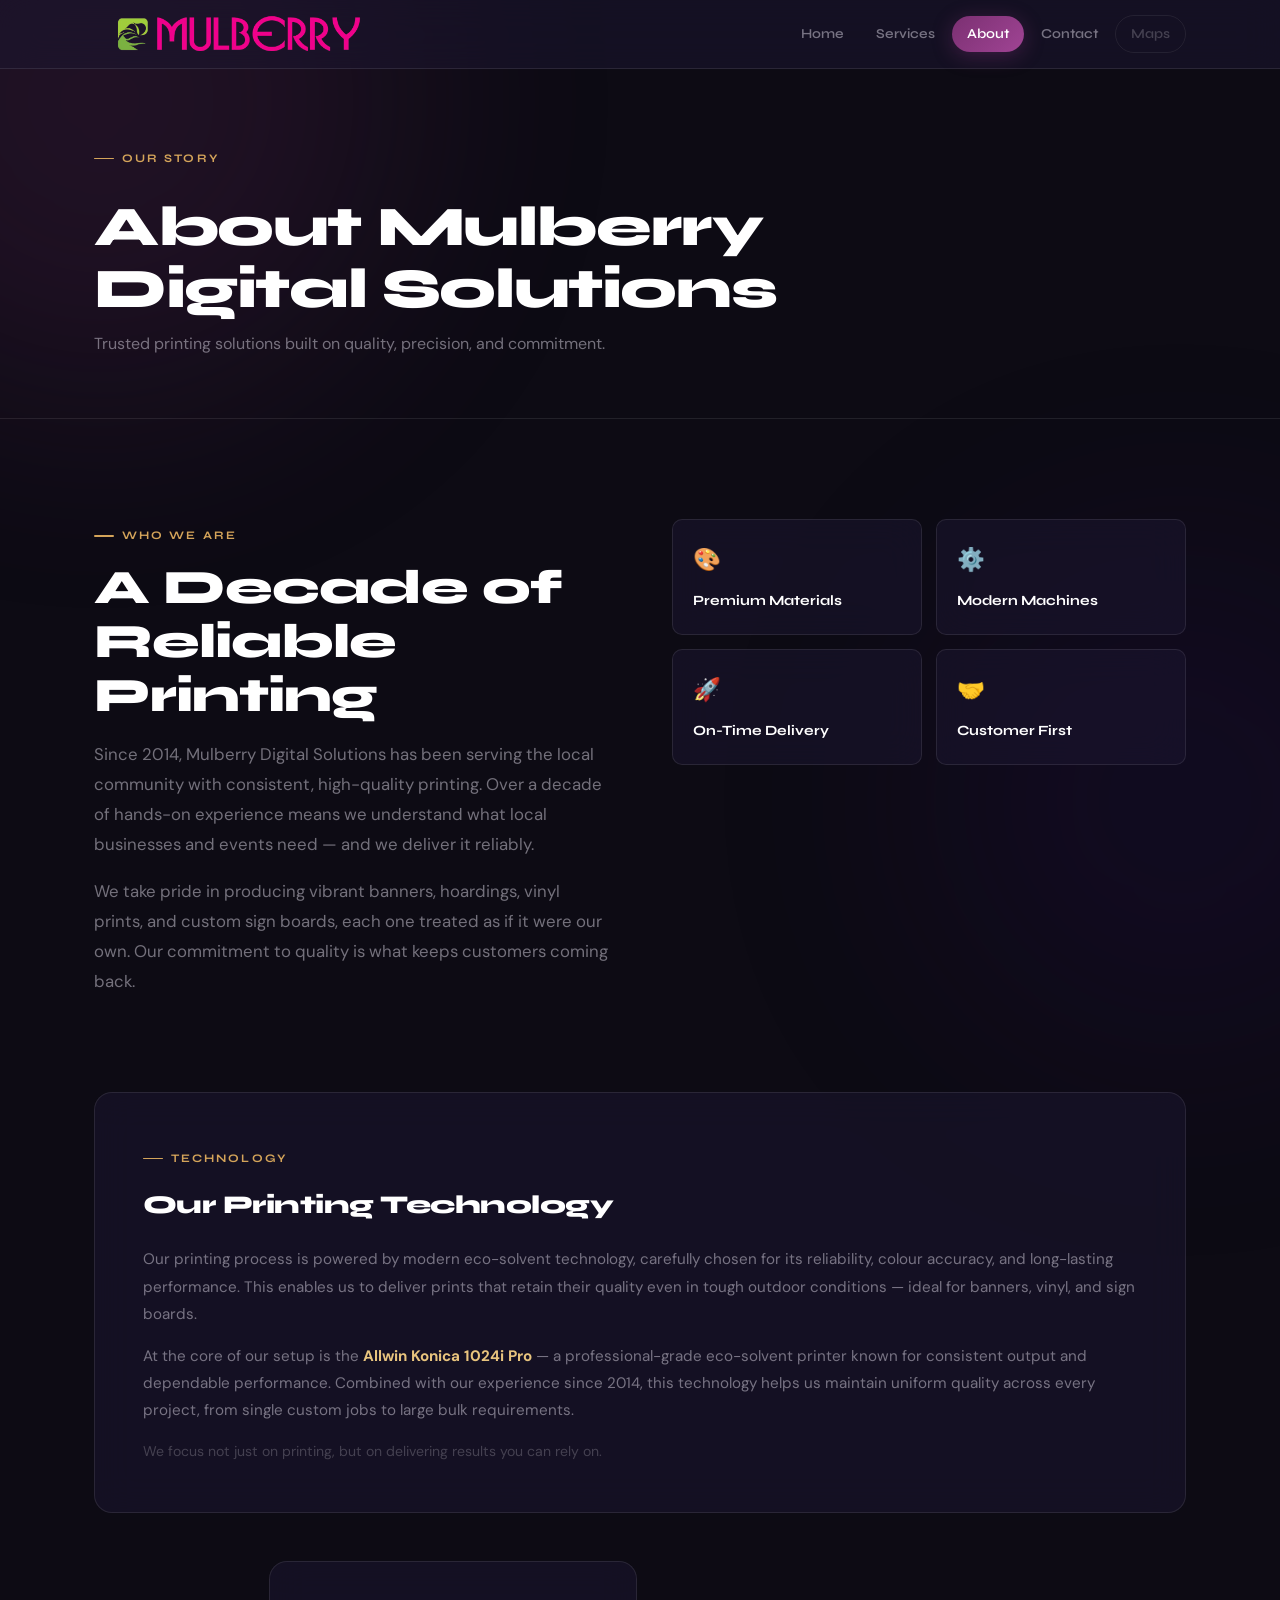
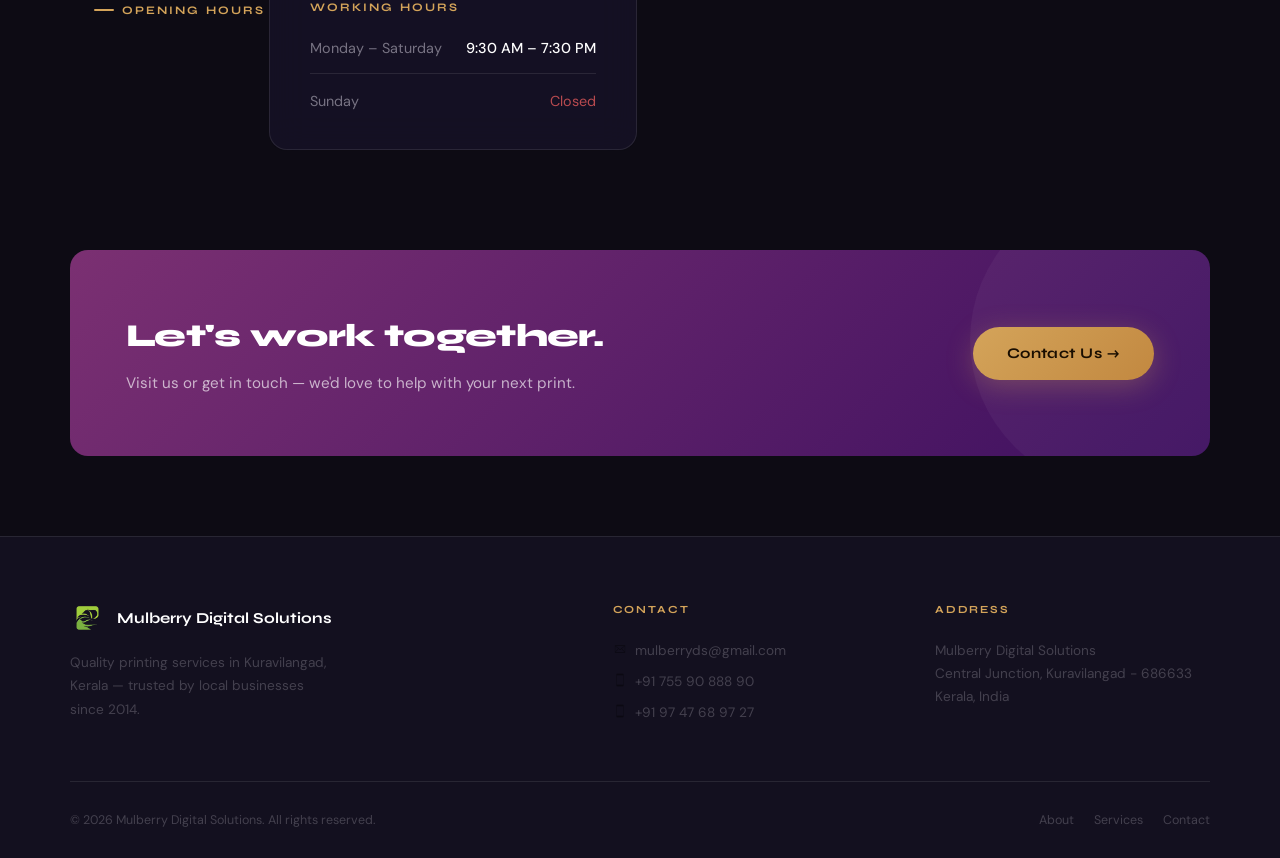
==== commit 12f3eb81: "Add files via upload" ====
--- a/about.html
+++ b/about.html
@@ -12,19 +12,31 @@
 
   <!-- NAV -->
   <header>
-    <div class="nav-inner">
-      <div class="main-logo">
-        <a href="index.html"><img src="logo.png" alt="Mulberry Digital Solutions"></a>
-      </div>
-      <nav>
-        <a href="index.html">Home</a>
-        <a href="services.html">Services</a>
-        <a href="about.html" class="active">About</a>
-        <a href="contact.html">Contact</a>
-        <a href="https://maps.app.goo.gl/JUvYcrm8jPYvd14GA" target="_blank" rel="noopener" class="nav-maps">Maps</a>
-      </nav>
+  <div class="nav-inner">
+
+    <div class="main-logo">
+      <a href="index.html">
+        <img src="logo.png" alt="Mulberry Digital Solutions">
+      </a>
     </div>
-  </header>
+
+    <!-- Mobile hamburger -->
+    <button class="menu-toggle" id="menuToggle" aria-label="Menu">
+      <span></span>
+      <span></span>
+      <span></span>
+    </button>
+
+    <nav id="mobileNav">
+      <a href="index.html">Home</a>
+      <a href="services.html">Services</a>
+      <a href="about.html" class="active">About</a>
+      <a href="contact.html">Contact</a>
+      <a href="https://maps.app.goo.gl/JUvYcrm8jPYvd14GA" target="_blank" rel="noopener" class="nav-maps">Maps</a>
+    </nav>
+
+  </div>
+</header>
 
   <!-- PAGE HERO -->
   <section class="page-hero">
@@ -139,5 +151,23 @@
     </div>
   </footer>
 
+  <script>
+const menuToggle = document.getElementById("menuToggle");
+const nav = document.getElementById("mobileNav");
+
+menuToggle.addEventListener("click", () => {
+  nav.classList.toggle("open");
+  menuToggle.classList.toggle("active");
+});
+
+// close when clicking a link
+document.querySelectorAll("#mobileNav a").forEach(link => {
+  link.addEventListener("click", () => {
+    nav.classList.remove("open");
+    menuToggle.classList.remove("active");
+  });
+});
+</script>
+
 </body>
 </html>
--- a/style.css
+++ b/style.css
@@ -149,8 +149,10 @@
 }
 
 .main-logo img {
-  height: 40px;
+  max-height: 40px;
   width: auto;
+  object-fit: contain;
+  flex-shrink: 0;
 }
 
 nav {
@@ -190,6 +192,87 @@
   border-color: var(--border-2);
   color: var(--gold);
   background: transparent;
+}
+
+.menu-toggle {
+  display: none;
+  flex-direction: column;
+  justify-content: center;
+  gap: 5px;
+  background: transparent;
+  border: none;
+  cursor: pointer;
+  z-index: 999;
+}
+
+.menu-toggle span {
+  width: 26px;
+  height: 2px;
+  background: var(--white);
+  transition: 0.3s;
+  border-radius: 2px;
+}
+
+@media (max-width: 640px) {
+
+  .menu-toggle {
+    display: flex;
+  }
+
+  nav {
+    position: absolute;
+    top: 68px;
+    left: 0;
+    width: 100%;
+
+    display: flex;
+    flex-direction: column;
+    align-items: center;
+
+    background: var(--glass-bg);
+    backdrop-filter: var(--glass-blur);
+    -webkit-backdrop-filter: var(--glass-blur);
+
+    border-bottom: var(--glass-border);
+    border-left: var(--glass-border);
+    border-right: var(--glass-border);
+
+    box-shadow: 0 10px 40px rgba(0, 0, 0, 0.564);
+    max-height: 0;
+    overflow: hidden;
+    transition: max-height 0.35s ease, padding 0.35s ease;
+
+    --glass-bg: rgba(33, 28, 51, 0.853);
+    --glass-blur: blur(20px);
+    }
+
+    
+
+  nav a {
+    padding: 14px;
+    width: 100%;
+    text-align: center;
+    font-size: 0.95rem;
+    
+  }
+
+  nav.open {
+    max-height: 400px;
+    padding: 10px 0;
+  }
+
+}
+
+.menu-toggle.active span:nth-child(1) {
+  transform: rotate(45deg) translate(5px, 5px);
+}
+
+.menu-toggle.active span:nth-child(2) {
+  opacity: 0;
+}
+
+.menu-toggle.active span:nth-child(3) {
+  transform: rotate(-45deg) translate(5px, -5px);
 }
 
 /* ── HERO (index) ── */
@@ -267,19 +350,35 @@
 .btn {
   display: inline-flex;
   align-items: center;
+  justify-content: center;
   gap: 8px;
+
   background: linear-gradient(135deg, var(--gold), #c28840);
-  color: #1a0e00;
+  color: #1a0e00 !important;
+
   font-family: var(--font-display);
   font-weight: 700;
   font-size: 0.92rem;
   letter-spacing: 0.03em;
+
   padding: 14px 34px;
   border-radius: var(--r-pill);
-  border: none;
+
+  text-decoration: none;
+
   cursor: pointer;
   transition: transform var(--t), box-shadow var(--t), filter var(--t);
   box-shadow: 0 6px 28px rgba(212,164,90,0.3);
+
+  position: relative;
+  z-index: 2;
+}
+
+.service-card .service-cta {
+  margin-top: auto;
+  align-self: flex-start;
+  font-size: 0.85rem;
+  padding: 10px 22px;
 }
 
 .btn:hover {
@@ -290,17 +389,14 @@
 
 .btn.btn-outline {
   background: transparent;
-  color: var(--off-white);
+  color: var(--white) !important;
   border: 1px solid var(--border-2);
-  box-shadow: none;
 }
 
 .btn.btn-outline:hover {
   background: rgba(255,255,255,0.05);
   border-color: var(--mulberry-2);
   color: var(--white);
-  filter: none;
-  box-shadow: none;
 }
 
 /* ── STATS STRIP ── */
@@ -320,7 +416,6 @@
   border-radius: var(--r);
   display: grid;
   grid-template-columns: repeat(3, 1fr);
-  divide: var(--border);
 }
 
 .stat-item {
@@ -1045,9 +1140,17 @@
   .stat-item { border-right: none; border-bottom: var(--glass-border); }
   .stat-item:last-child { border-bottom: none; }
 
-  .nav-inner { height: 58px; padding: 0 16px; }
+  .nav-inner {
+  height: 68px;
+  padding: 0 16px;
+  gap: 12px;}
+
+  .main-logo img {
+  height: 42px;
+  width: auto;
+  object-fit: contain;
+}
   nav a { font-size: 0.78rem; padding: 5px 10px; }
-  .main-logo img { height: 32px; }
 
   .hero { padding: 90px 20px 80px; }
 
